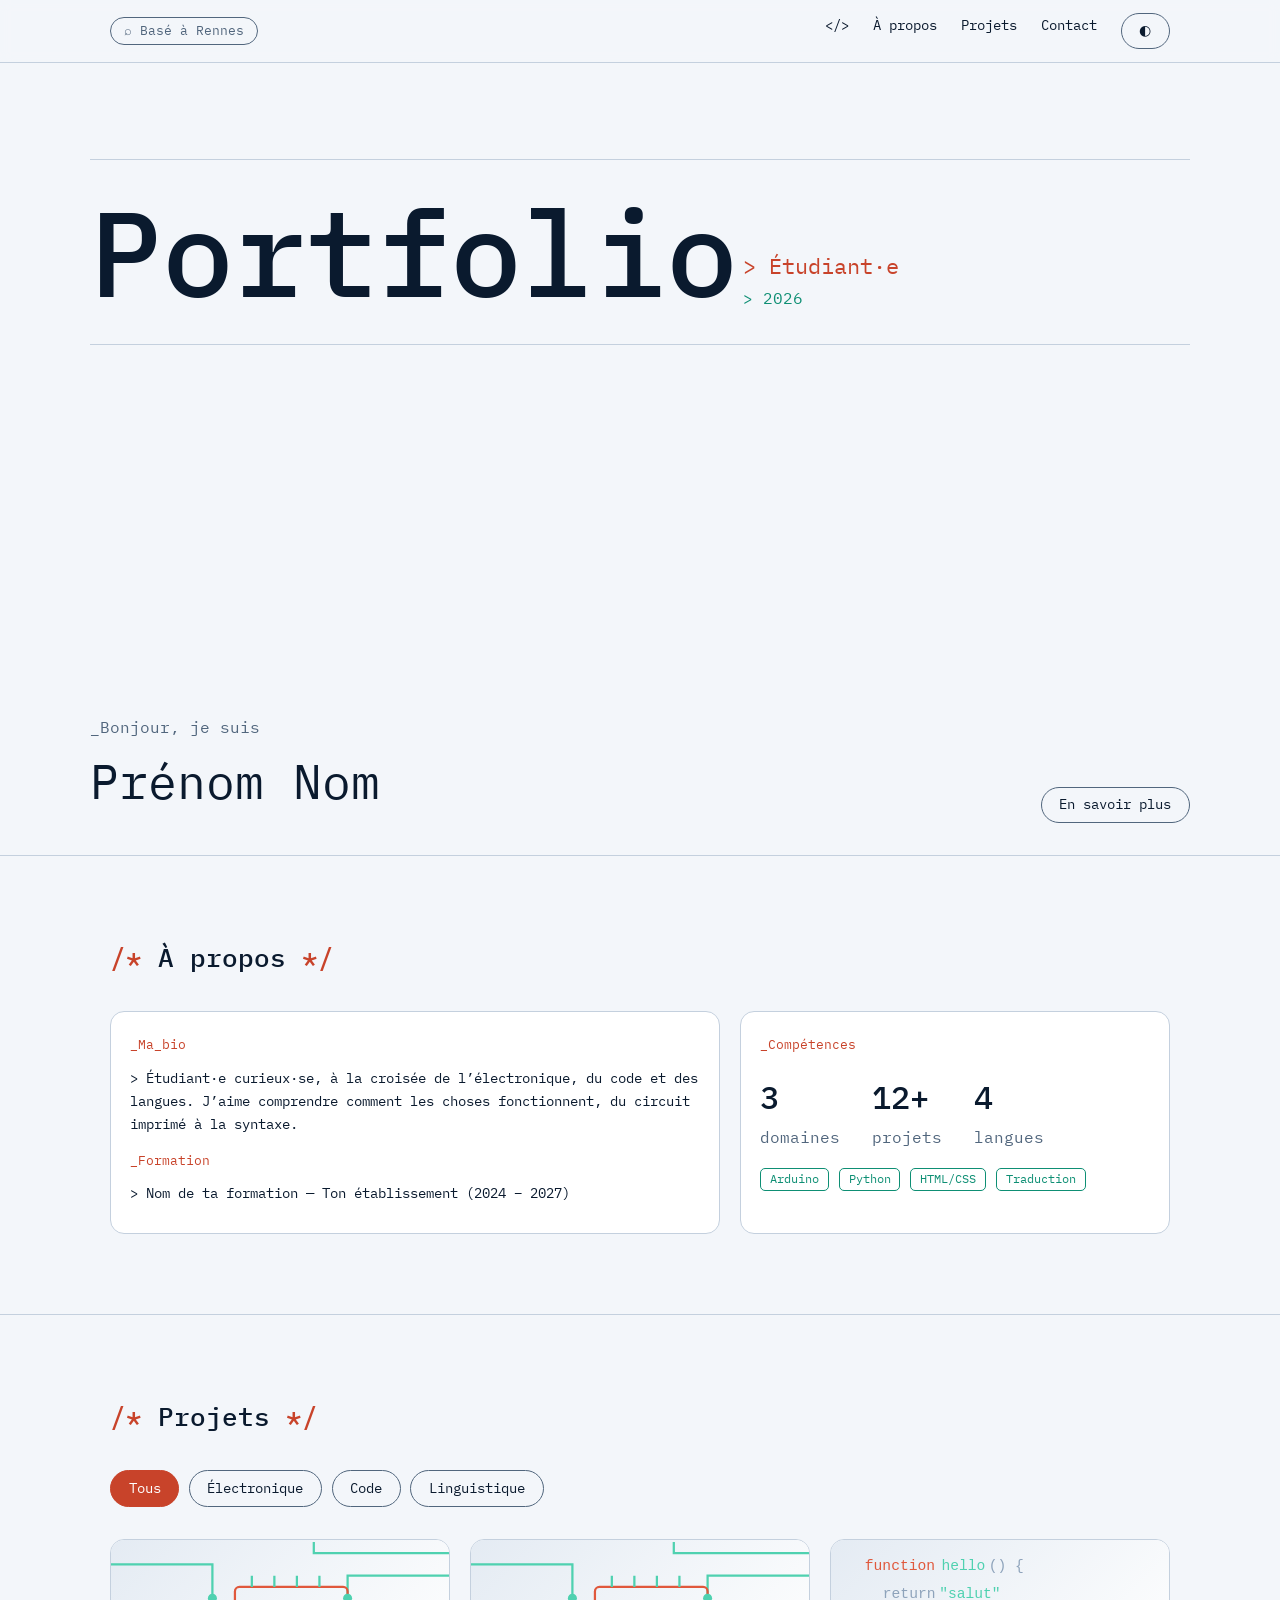
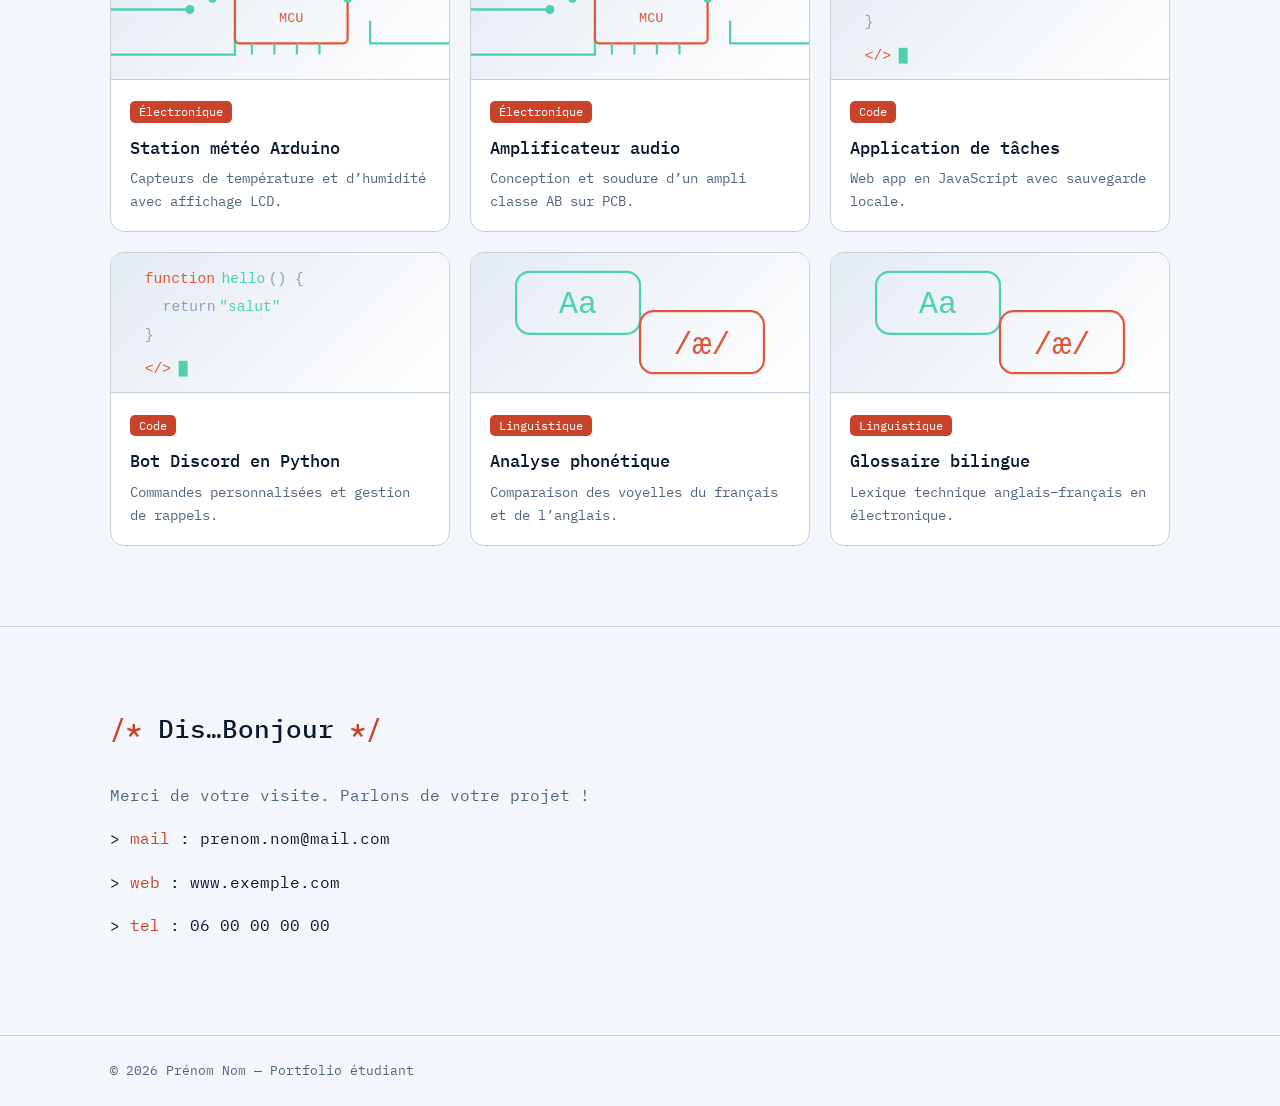
==== index.html @ 86e9a93e "Add files via upload here is the HTML" ====
<!DOCTYPE html>
<html lang="fr">
<head>
<meta charset="utf-8">
<meta name="viewport" content="width=device-width, initial-scale=1, viewport-fit=cover">
<title>Portfolio – Étudiant</title>
<link href="https://fonts.googleapis.com/css2?family=IBM+Plex+Mono:wght@400;500;600&display=swap" rel="stylesheet">
<style>
:root{--bg:#0a1a2e;--bg2:#10253f;--card:#16304d;--line:#2a4566;--tx:#e8eef6;--mut:#8ea3bb;--acc:#e0583c;--teal:#4fd1b0;
box-sizing:border-box;padding-top:env(safe-area-inset-top,0px);padding-bottom:env(safe-area-inset-bottom,0px)}
@media (prefers-color-scheme:light){:root:not([data-theme="dark"]){--bg:#f3f6fa;--bg2:#e4ebf3;--card:#fff;--line:#c4d0de;--tx:#0a1a2e;--mut:#51667d;--acc:#c8432a;--teal:#0e8f74}}
:root[data-theme="dark"]{--bg:#0a1a2e}
*,*::before,*::after{box-sizing:inherit}
html{scroll-behavior:smooth;scroll-padding-top:70px}
body{margin:0;background:var(--bg);color:var(--tx);font-family:"IBM Plex Mono","Courier New",monospace;line-height:1.7}
a{color:inherit;text-decoration:none}
/* mini-grille compatible Bootstrap */
.container{width:100%;max-width:1100px;margin:0 auto;padding:0 1.25rem}
.row{display:grid;grid-template-columns:repeat(12,1fr);gap:1.25rem}
.row>*{grid-column:span 12}
@media(min-width:768px){.col-md-4{grid-column:span 4}.col-md-5{grid-column:span 5}.col-md-7{grid-column:span 7}.col-md-6{grid-column:span 6}}
.navbar{position:sticky;top:0;z-index:10;background:color-mix(in srgb,var(--bg) 92%,transparent);backdrop-filter:blur(6px);border-bottom:1px solid var(--line);padding-top:env(safe-area-inset-top,0px)}
.navbar .container{display:flex;justify-content:space-between;align-items:center;flex-wrap:wrap;padding-top:.8rem;padding-bottom:.8rem;gap:.5rem}
.navbar-nav{display:flex;gap:1.5rem;flex-wrap:wrap;margin:0;padding:0;list-style:none;font-size:.9rem}
.nav-link:hover{color:var(--acc)}
.pill{border:1px solid var(--mut);border-radius:99px;padding:.15rem .8rem;font-size:.8rem;color:var(--mut)}
.btn{display:inline-block;border:1px solid var(--mut);border-radius:99px;padding:.35rem 1.1rem;background:none;color:var(--tx);font:inherit;font-size:.85rem;cursor:pointer}
.btn:hover,.btn.active{background:var(--acc);border-color:var(--acc);color:#fff}
.card{background:var(--card);border:1px solid var(--line);border-radius:14px;overflow:hidden;height:100%}
.card-body{padding:1.1rem 1.2rem}
.badge{display:inline-block;font-size:.72rem;padding:.05rem .55rem;border-radius:5px;background:var(--acc);color:#fff}
.badge.t{background:transparent;border:1px solid var(--teal);color:var(--teal)}
section{padding:5rem 0;border-top:1px solid var(--line)}
.hero{min-height:88vh;display:flex;flex-direction:column;justify-content:space-between;padding:3rem 0 2rem;border:0}
.band{border-top:1px solid var(--line);border-bottom:1px solid var(--line);padding:2rem 0;margin:3rem 0}
h1{font-size:clamp(3rem,11vw,7.5rem);font-weight:500;margin:0;line-height:1}
h2{font-size:1.6rem;font-weight:500;margin:0 0 2rem}
h2::before{content:"/* ";color:var(--acc)}h2::after{content:" */";color:var(--acc)}
.role{color:var(--acc);font-size:1.4rem}.yr{color:var(--teal)}
.tag{color:var(--acc);font-size:.8rem}
.mut{color:var(--mut)}.teal{color:var(--teal)}.acc{color:var(--acc)}
.big{font-size:2rem;font-weight:500}
.thumb{height:140px;display:grid;place-items:center;font-size:2.4rem;background:linear-gradient(135deg,var(--bg2),var(--card));border-bottom:1px solid var(--line);color:var(--teal)}
.card h3{margin:.6rem 0 .3rem;font-size:1.05rem;font-weight:500}
.card p{margin:0;font-size:.85rem;color:var(--mut)}
.hide{display:none}
footer{border-top:1px solid var(--line);padding:1.5rem 0;color:var(--mut);font-size:.8rem}
.stats{display:flex;gap:2rem;flex-wrap:wrap}
:root[data-theme="light"]{--bg:#f3f6fa;--bg2:#e4ebf3;--card:#fff;--line:#c4d0de;--tx:#0a1a2e;--mut:#51667d;--acc:#c8432a;--teal:#0e8f74}
#grid .card{cursor:pointer;transition:transform .15s,border-color .15s}
#grid .card:hover,#grid .card:focus-visible{transform:translateY(-3px);border-color:var(--acc);outline:0}
.thumb svg{width:100%;height:100%}
dialog{background:var(--card);color:var(--tx);border:1px solid var(--line);border-radius:16px;padding:0;width:min(640px,92vw);max-height:88vh;overflow:auto;font-family:inherit}
dialog::backdrop{background:rgba(5,12,22,.75)}
.dlg-img{height:200px;border-bottom:1px solid var(--line);background:linear-gradient(135deg,var(--bg2),var(--card))}
.dlg-img svg{width:100%;height:100%}
.dlg-b{padding:1.4rem 1.6rem}
.dlg-b h3{font-size:1.4rem;font-weight:500;margin:.6rem 0}
.dlg-b ul{padding-left:1.1rem;color:var(--mut);font-size:.9rem}
.dlg-x{float:right;margin:.8rem}
</style>
</head>
<body>
<nav class="navbar">
  <div class="container">
    <span class="pill">⌕ Basé à Rennes</span>
    <ul class="navbar-nav">
      <li><a class="nav-link" href="#top">&lt;/&gt;</a></li>
      <li><a class="nav-link" href="#apropos">À propos</a></li>
      <li><a class="nav-link" href="#projets">Projets</a></li>
      <li><a class="nav-link" href="#contact">Contact</a></li>
      <li><button class="btn" id="theme" type="button" aria-label="Changer de thème">◐</button></li>
    </ul>
  </div>
</nav>

<header id="top" class="container hero">
  <div class="band">
    <div class="row" style="align-items:end">
      <div class="col-md-7"><h1>Portfolio</h1></div>
      <div class="col-md-5"><div class="role">&gt; Étudiant·e</div><div class="yr">&gt; 2026</div></div>
    </div>
  </div>
  <div style="display:flex;justify-content:space-between;align-items:flex-end;flex-wrap:wrap;gap:1.5rem">
    <div><span class="mut">_Bonjour, je suis</span><div style="font-size:clamp(1.8rem,5vw,3rem)">Prénom Nom</div></div>
    <a class="btn" href="#apropos">En savoir plus</a>
  </div>
</header>

<section id="apropos">
  <div class="container">
    <h2>À propos</h2>
    <div class="row">
      <div class="col-md-7">
        <div class="card"><div class="card-body">
          <span class="tag">_Ma_bio</span>
          <p style="margin:.6rem 0;color:var(--tx)">&gt; Étudiant·e curieux·se, à la croisée de l’électronique, du code et des langues. J’aime comprendre comment les choses fonctionnent, du circuit imprimé à la syntaxe.</p>
          <span class="tag">_Formation</span>
          <p style="margin:.6rem 0;color:var(--tx)">&gt; Nom de ta formation — Ton établissement (2024 – 2027)</p>
        </div></div>
      </div>
      <div class="col-md-5">
        <div class="card"><div class="card-body">
          <span class="tag">_Compétences</span>
          <div class="stats" style="margin:.8rem 0">
            <div><div class="big">3</div><span class="mut">domaines</span></div>
            <div><div class="big">12+</div><span class="mut">projets</span></div>
            <div><div class="big">4</div><span class="mut">langues</span></div>
          </div>
          <span class="badge t">Arduino</span> <span class="badge t">Python</span> <span class="badge t">HTML/CSS</span> <span class="badge t">Traduction</span>
        </div></div>
      </div>
    </div>
  </div>
</section>

<section id="projets">
  <div class="container">
    <h2>Projets</h2>
    <div style="display:flex;gap:.6rem;flex-wrap:wrap;margin-bottom:2rem" id="filters">
      <button class="btn active" data-f="all">Tous</button>
      <button class="btn" data-f="electronique">Électronique</button>
      <button class="btn" data-f="code">Code</button>
      <button class="btn" data-f="linguistique">Linguistique</button>
    </div>
    <div class="row" id="grid">
      <div class="col-md-4" data-c="electronique"><div class="card"><div class="thumb">⚡</div><div class="card-body"><span class="badge">Électronique</span><h3>Station météo Arduino</h3><p>Capteurs de température et d’humidité avec affichage LCD.</p></div></div></div>
      <div class="col-md-4" data-c="electronique"><div class="card"><div class="thumb">◉</div><div class="card-body"><span class="badge">Électronique</span><h3>Amplificateur audio</h3><p>Conception et soudure d’un ampli classe AB sur PCB.</p></div></div></div>
      <div class="col-md-4" data-c="code"><div class="card"><div class="thumb">&lt;/&gt;</div><div class="card-body"><span class="badge">Code</span><h3>Application de tâches</h3><p>Web app en JavaScript avec sauvegarde locale.</p></div></div></div>
      <div class="col-md-4" data-c="code"><div class="card"><div class="thumb">{ }</div><div class="card-body"><span class="badge">Code</span><h3>Bot Discord en Python</h3><p>Commandes personnalisées et gestion de rappels.</p></div></div></div>
      <div class="col-md-4" data-c="linguistique"><div class="card"><div class="thumb">Aa</div><div class="card-body"><span class="badge">Linguistique</span><h3>Analyse phonétique</h3><p>Comparaison des voyelles du français et de l’anglais.</p></div></div></div>
      <div class="col-md-4" data-c="linguistique"><div class="card"><div class="thumb">文</div><div class="card-body"><span class="badge">Linguistique</span><h3>Glossaire bilingue</h3><p>Lexique technique anglais–français en électronique.</p></div></div></div>
    </div>
  </div>
</section>

<section id="contact">
  <div class="container">
    <h2>Dis…Bonjour</h2>
    <p class="mut">Merci de votre visite. Parlons de votre projet !</p>
    <p>&gt; <span class="acc">mail</span> : prenom.nom@mail.com</p>
    <p>&gt; <span class="acc">web</span> : www.exemple.com</p>
    <p>&gt; <span class="acc">tel</span> : 06 00 00 00 00</p>
  </div>
</section>

<footer><div class="container">© 2026 Prénom Nom — Portfolio étudiant</div></footer>

<dialog id="dlg"><button class="btn dlg-x" id="dx" type="button">✕ Fermer</button><div class="dlg-img" id="dimg"></div><div class="dlg-b"><span class="badge" id="dcat"></span><h3 id="dtit"></h3><p id="ddesc"></p><ul id="dli"></ul><div id="dtags"></div></div></dialog>

<script>
document.querySelectorAll('#filters .btn').forEach(function(b){
  b.addEventListener('click',function(){
    document.querySelectorAll('#filters .btn').forEach(function(x){x.classList.remove('active')});
    b.classList.add('active');
    var f=b.dataset.f;
    document.querySelectorAll('#grid>div').forEach(function(c){
      c.classList.toggle('hide',f!=='all'&&c.dataset.c!==f);
    });
  });
});
var ART={
electronique:'<svg viewBox="0 0 300 140" preserveAspectRatio="xMidYMid slice" fill="none" stroke-width="2"><g stroke="#4fd1b0"><path d="M0 30H90V60M0 70H70M0 110H110V90M300 40H210V60M300 100H230V80M300 20H180V10"/><rect x="110" y="50" width="100" height="50" rx="4" stroke="#e0583c"/><path d="M125 50V40M145 50V40M165 50V40M185 50V40M125 100V110M145 100V110M165 100V110M185 100V110"/></g><g fill="#4fd1b0"><circle cx="90" cy="60" r="4"/><circle cx="70" cy="70" r="4"/><circle cx="210" cy="60" r="4"/></g><text x="160" y="81" fill="#e0583c" stroke="none" font-size="12" text-anchor="middle" font-family="monospace">MCU</text></svg>',
code:'<svg viewBox="0 0 300 140" preserveAspectRatio="xMidYMid slice" font-family="monospace" font-size="13"><text x="30" y="35" fill="#e0583c">function</text><text x="98" y="35" fill="#4fd1b0">hello</text><text x="140" y="35" fill="#8ea3bb">() {</text><text x="46" y="60" fill="#8ea3bb">return</text><text x="96" y="60" fill="#4fd1b0">"salut"</text><text x="30" y="85" fill="#8ea3bb">}</text><text x="30" y="115" fill="#e0583c">&lt;/&gt;</text><rect x="60" y="104" width="8" height="14" fill="#4fd1b0"/></svg>',
linguistique:'<svg viewBox="0 0 300 140" preserveAspectRatio="xMidYMid slice" font-family="monospace"><rect x="40" y="25" width="110" height="55" rx="12" fill="none" stroke="#4fd1b0" stroke-width="2"/><text x="95" y="62" fill="#4fd1b0" font-size="28" text-anchor="middle">Aa</text><rect x="150" y="60" width="110" height="55" rx="12" fill="none" stroke="#e0583c" stroke-width="2"/><text x="205" y="98" fill="#e0583c" font-size="28" text-anchor="middle">/æ/</text></svg>'};
var CAT={electronique:'Électronique',code:'Code',linguistique:'Linguistique'};
var DET=[
{t:'Station météo Arduino',d:'Une station qui mesure la température et l’humidité et les affiche en temps réel sur un écran LCD.',l:['Durée : 3 semaines','Rôle : conception, câblage, programmation','Résultat : écart de 0,5 °C avec une station de référence'],g:['Arduino Uno','DHT22','LCD I2C','C++']},
{t:'Amplificateur audio',d:'Conception d’un amplificateur de classe AB, du schéma au circuit imprimé soudé à la main.',l:['Durée : 6 semaines','Rôle : simulation, routage PCB, soudure','Résultat : 10 W sur 8 Ω, distorsion inférieure à 1 %'],g:['KiCad','LTspice','Soudure','Mesures']},
{t:'Application de tâches',d:'Une application web pour organiser ses tâches, avec filtres et sauvegarde dans le navigateur.',l:['Durée : 2 semaines','Rôle : design et développement','Résultat : interface responsive, utilisable au clavier'],g:['HTML','CSS','JavaScript','Git']},
{t:'Bot Discord en Python',d:'Un bot de serveur avec commandes personnalisées et système de rappels programmés.',l:['Durée : 3 semaines','Rôle : développement et déploiement','Résultat : utilisé par un serveur de 80 membres'],g:['Python','discord.py','SQLite']},
{t:'Analyse phonétique',d:'Étude comparée des voyelles du français et de l’anglais à partir d’enregistrements de locuteurs.',l:['Durée : 1 semestre','Rôle : collecte, transcription, analyse','Résultat : mémoire de 15 pages'],g:['Praat','API','Statistiques']},
{t:'Glossaire bilingue',d:'Un lexique technique anglais–français des termes d’électronique, avec définitions et exemples.',l:['Durée : 4 semaines','Rôle : recherche terminologique, traduction','Résultat : 250 entrées validées'],g:['Terminologie','Traduction','Tableur']}];
var dlg=document.getElementById('dlg');
document.querySelectorAll('#grid>div').forEach(function(c,i){
  var k=c.dataset.c,card=c.firstElementChild;
  c.querySelector('.thumb').innerHTML=ART[k];
  card.tabIndex=0;card.setAttribute('role','button');
  function open(){var p=DET[i];
    document.getElementById('dimg').innerHTML=ART[k];
    document.getElementById('dcat').textContent=CAT[k];
    document.getElementById('dtit').textContent=p.t;
    document.getElementById('ddesc').textContent=p.d;
    document.getElementById('dli').innerHTML=p.l.map(function(x){return '<li>'+x+'</li>'}).join('');
    document.getElementById('dtags').innerHTML=p.g.map(function(x){return '<span class="badge t">'+x+'</span> '}).join('');
    dlg.showModal();}
  card.addEventListener('click',open);
  card.addEventListener('keydown',function(e){if(e.key==='Enter'||e.key===' '){e.preventDefault();open();}});
});
document.getElementById('dx').addEventListener('click',function(){dlg.close()});
dlg.addEventListener('click',function(e){if(e.target===dlg)dlg.close()});
var root=document.documentElement;
document.getElementById('theme').addEventListener('click',function(){
  var t=root.dataset.theme||(matchMedia('(prefers-color-scheme: light)').matches?'light':'dark');
  root.dataset.theme=t==='dark'?'light':'dark';
});
</script>
</body>
</html>
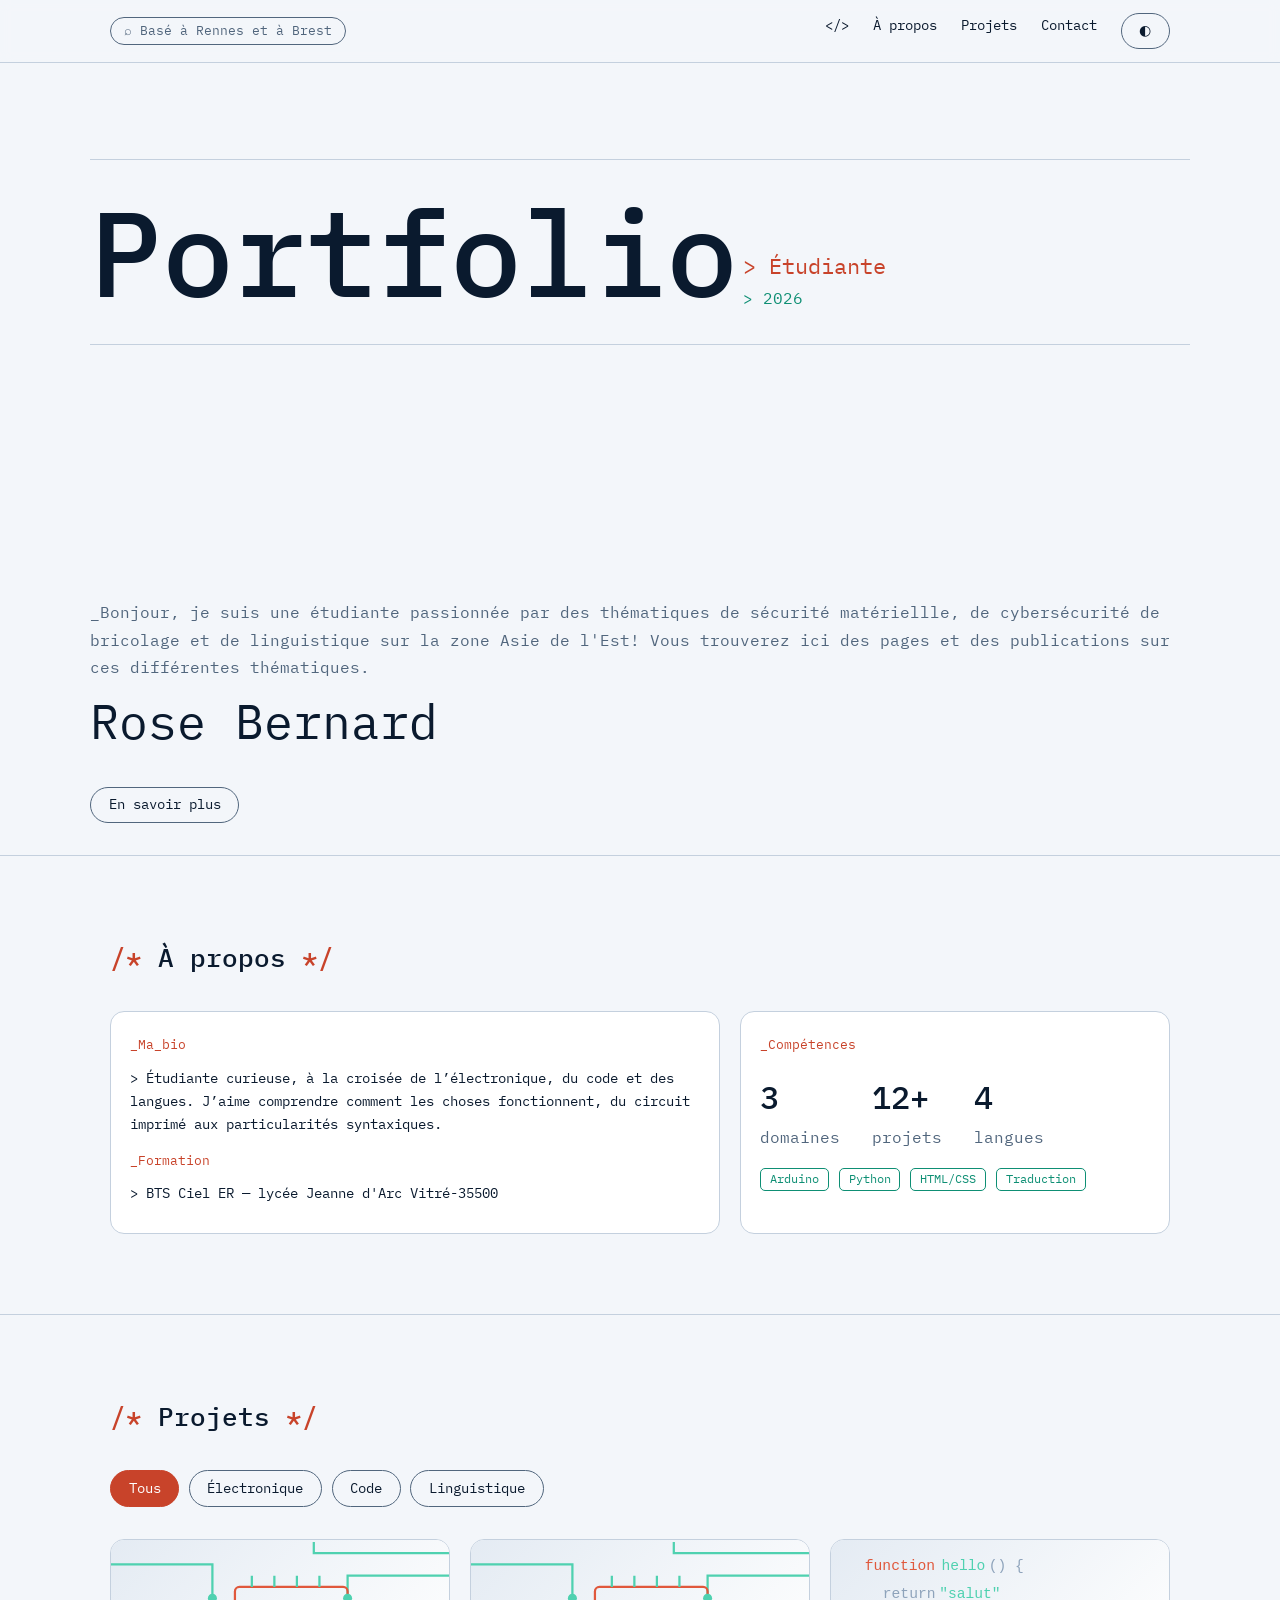
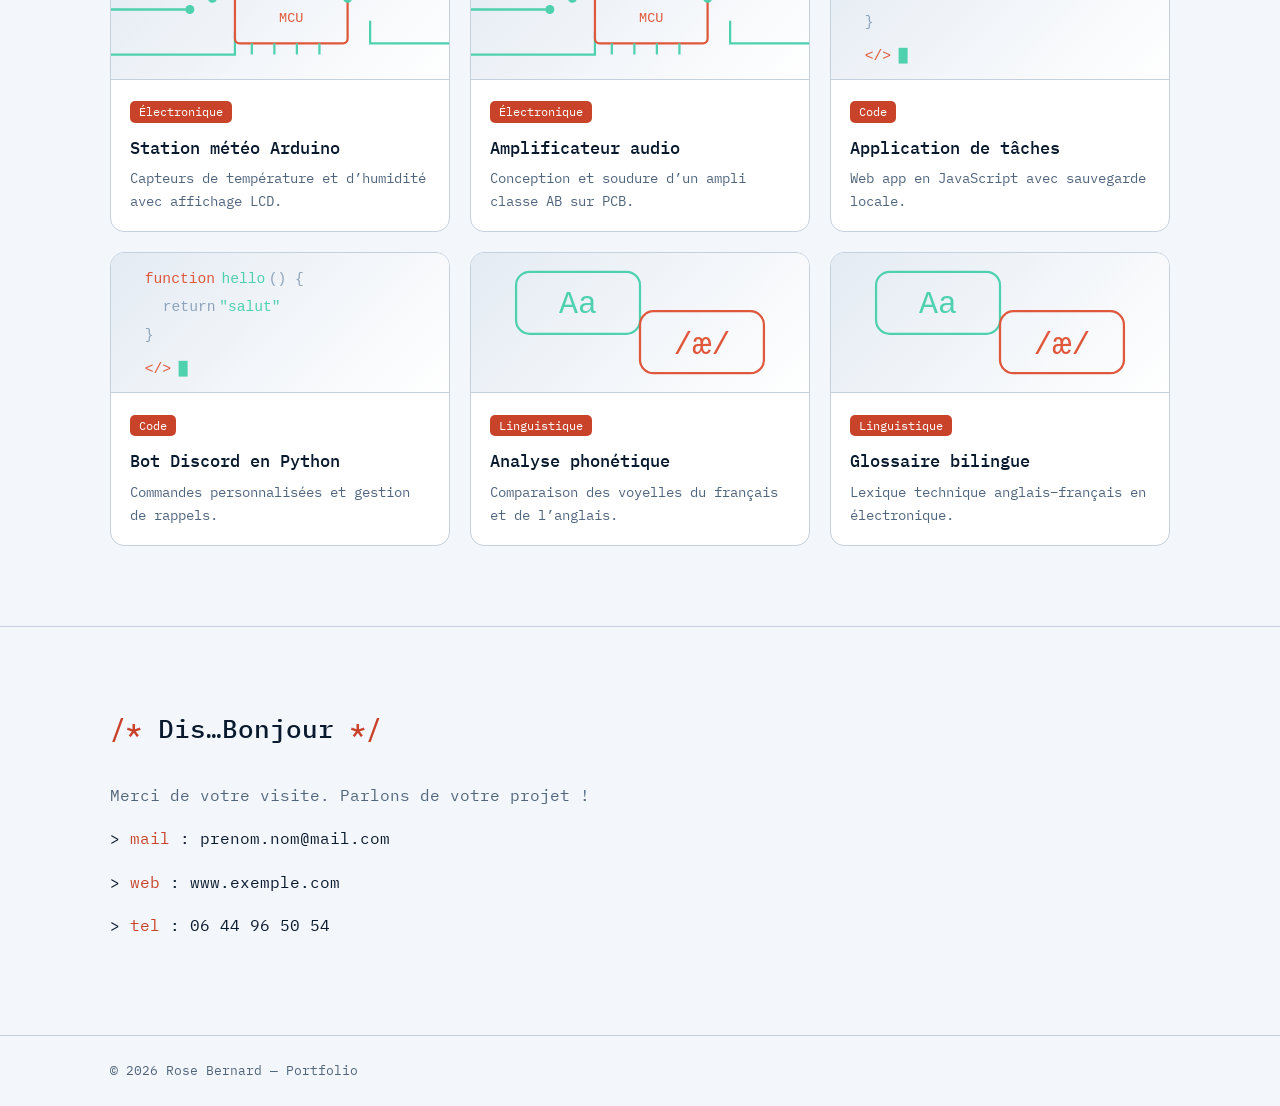
==== commit 8c486f76: "Update portfolio details for Rose Bernard" ====
--- a/index.html
+++ b/index.html
@@ -3,7 +3,7 @@
 <head>
 <meta charset="utf-8">
 <meta name="viewport" content="width=device-width, initial-scale=1, viewport-fit=cover">
-<title>Portfolio – Étudiant</title>
+<title>Portfolio – Rose BERNARD</title>
 <link href="https://fonts.googleapis.com/css2?family=IBM+Plex+Mono:wght@400;500;600&display=swap" rel="stylesheet">
 <style>
 :root{--bg:#0a1a2e;--bg2:#10253f;--card:#16304d;--line:#2a4566;--tx:#e8eef6;--mut:#8ea3bb;--acc:#e0583c;--teal:#4fd1b0;
@@ -63,7 +63,7 @@
 <body>
 <nav class="navbar">
   <div class="container">
-    <span class="pill">⌕ Basé à Rennes</span>
+    <span class="pill">⌕ Basé à Rennes et à Brest </span>
     <ul class="navbar-nav">
       <li><a class="nav-link" href="#top">&lt;/&gt;</a></li>
       <li><a class="nav-link" href="#apropos">À propos</a></li>
@@ -78,11 +78,11 @@
   <div class="band">
     <div class="row" style="align-items:end">
       <div class="col-md-7"><h1>Portfolio</h1></div>
-      <div class="col-md-5"><div class="role">&gt; Étudiant·e</div><div class="yr">&gt; 2026</div></div>
+      <div class="col-md-5"><div class="role">&gt; Étudiante</div><div class="yr">&gt; 2026</div></div>
     </div>
   </div>
   <div style="display:flex;justify-content:space-between;align-items:flex-end;flex-wrap:wrap;gap:1.5rem">
-    <div><span class="mut">_Bonjour, je suis</span><div style="font-size:clamp(1.8rem,5vw,3rem)">Prénom Nom</div></div>
+    <div><span class="mut">_Bonjour, je suis une étudiante passionnée par des thématiques de sécurité matériellle, de cybersécurité de bricolage et de linguistique sur la zone Asie de l'Est! Vous trouverez ici des pages et des publications sur ces différentes thématiques.</span><div style="font-size:clamp(1.8rem,5vw,3rem)">Rose Bernard</div></div>
     <a class="btn" href="#apropos">En savoir plus</a>
   </div>
 </header>
@@ -94,9 +94,9 @@
       <div class="col-md-7">
         <div class="card"><div class="card-body">
           <span class="tag">_Ma_bio</span>
-          <p style="margin:.6rem 0;color:var(--tx)">&gt; Étudiant·e curieux·se, à la croisée de l’électronique, du code et des langues. J’aime comprendre comment les choses fonctionnent, du circuit imprimé à la syntaxe.</p>
+          <p style="margin:.6rem 0;color:var(--tx)">&gt; Étudiante curieuse, à la croisée de l’électronique, du code et des langues. J’aime comprendre comment les choses fonctionnent, du circuit imprimé aux particularités syntaxiques.</p>
           <span class="tag">_Formation</span>
-          <p style="margin:.6rem 0;color:var(--tx)">&gt; Nom de ta formation — Ton établissement (2024 – 2027)</p>
+          <p style="margin:.6rem 0;color:var(--tx)">&gt; BTS Ciel ER — lycée Jeanne d'Arc Vitré-35500</p>
         </div></div>
       </div>
       <div class="col-md-5">
@@ -140,11 +140,11 @@
     <p class="mut">Merci de votre visite. Parlons de votre projet !</p>
     <p>&gt; <span class="acc">mail</span> : prenom.nom@mail.com</p>
     <p>&gt; <span class="acc">web</span> : www.exemple.com</p>
-    <p>&gt; <span class="acc">tel</span> : 06 00 00 00 00</p>
+    <p>&gt; <span class="acc">tel</span> : 06 44 96 50 54</p>
   </div>
 </section>
 
-<footer><div class="container">© 2026 Prénom Nom — Portfolio étudiant</div></footer>
+<footer><div class="container">© 2026 Rose Bernard — Portfolio </div></footer>
 
 <dialog id="dlg"><button class="btn dlg-x" id="dx" type="button">✕ Fermer</button><div class="dlg-img" id="dimg"></div><div class="dlg-b"><span class="badge" id="dcat"></span><h3 id="dtit"></h3><p id="ddesc"></p><ul id="dli"></ul><div id="dtags"></div></div></dialog>
 
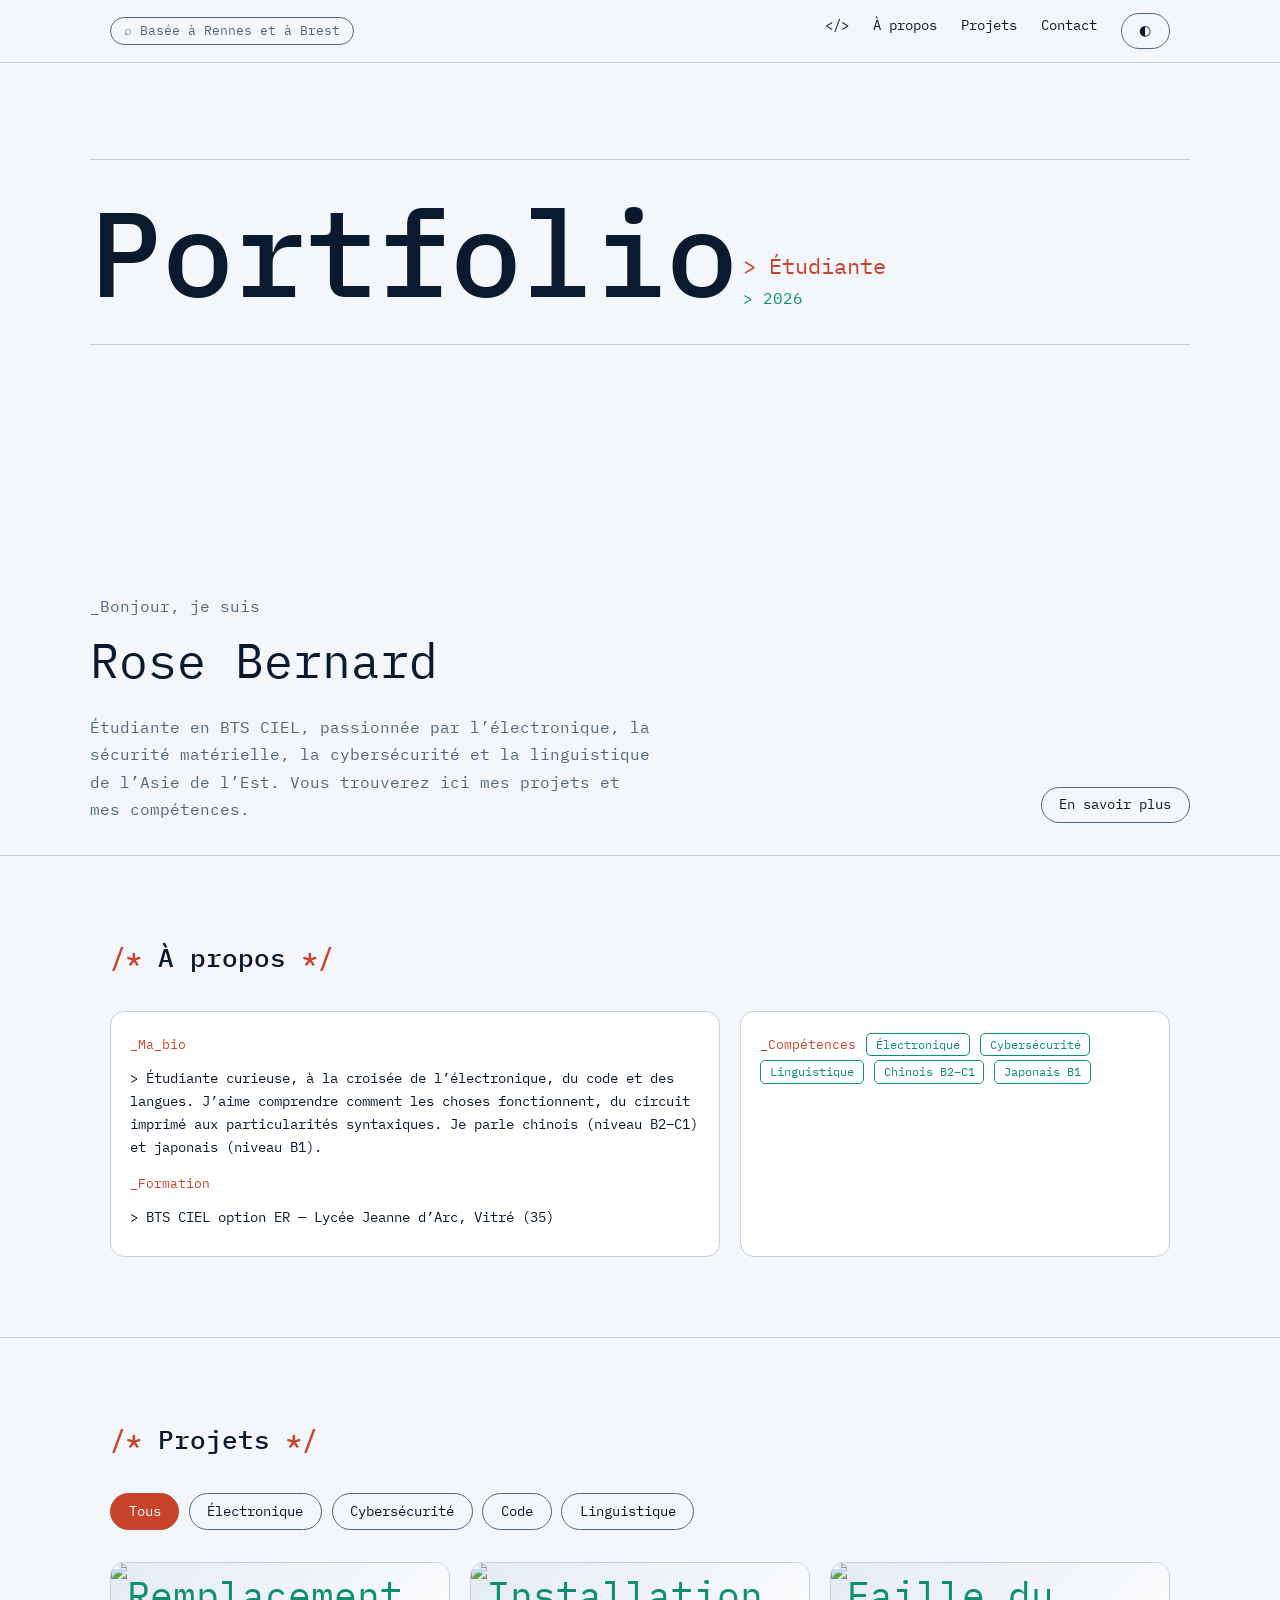
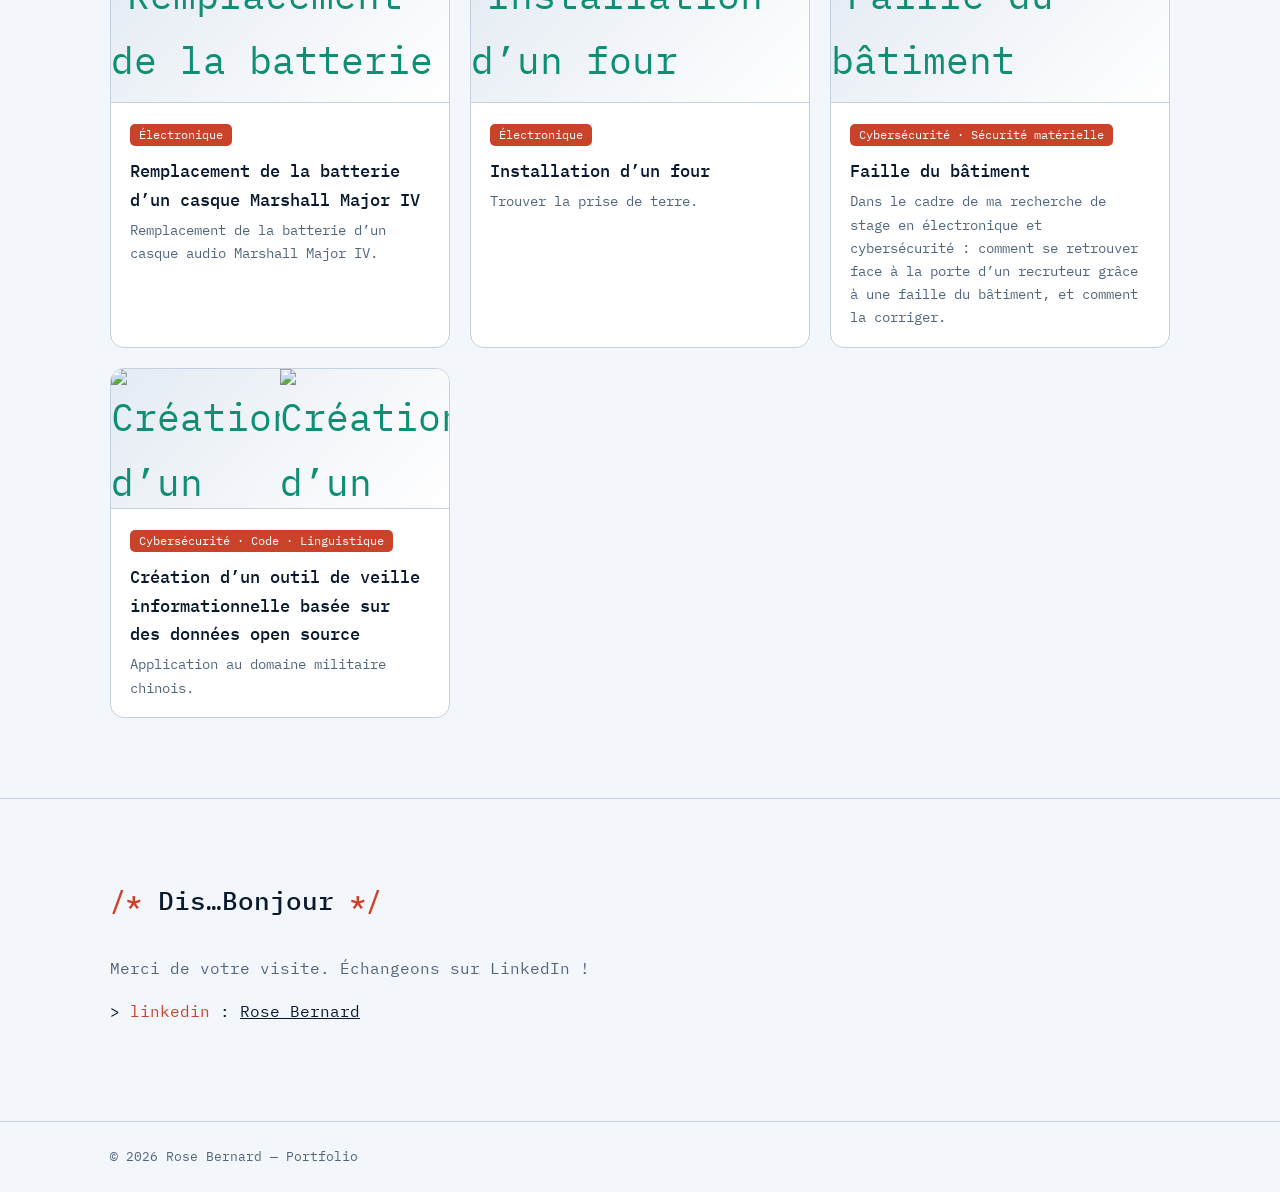
==== commit 2a4bebc8: "Ajout de projets Updated the title and description meta tags, corrected the gender reference in the " ====
--- a/index.html
+++ b/index.html
@@ -3,7 +3,8 @@
 <head>
 <meta charset="utf-8">
 <meta name="viewport" content="width=device-width, initial-scale=1, viewport-fit=cover">
-<title>Portfolio – Rose BERNARD</title>
+<title>Portfolio – Rose Bernard</title>
+<meta name="description" content="Portfolio de Rose Bernard, étudiante en BTS CIEL : sécurité matérielle, cybersécurité et linguistique de l’Asie de l’Est.">
 <link href="https://fonts.googleapis.com/css2?family=IBM+Plex+Mono:wght@400;500;600&display=swap" rel="stylesheet">
 <style>
 :root{--bg:#0a1a2e;--bg2:#10253f;--card:#16304d;--line:#2a4566;--tx:#e8eef6;--mut:#8ea3bb;--acc:#e0583c;--teal:#4fd1b0;
@@ -58,12 +59,14 @@
 .dlg-b h3{font-size:1.4rem;font-weight:500;margin:.6rem 0}
 .dlg-b ul{padding-left:1.1rem;color:var(--mut);font-size:.9rem}
 .dlg-x{float:right;margin:.8rem}
+#dinl img{display:block;width:100%;max-height:420px;object-fit:cover;object-position:center 35%;border-radius:10px;border:1px solid var(--line);margin:1rem 0}
+.thumb img,.dlg-img img{flex:1;min-width:0;height:100%;object-fit:cover;object-position:top}
 </style>
 </head>
 <body>
 <nav class="navbar">
   <div class="container">
-    <span class="pill">⌕ Basé à Rennes et à Brest </span>
+    <span class="pill">⌕ Basée à Rennes et à Brest</span>
     <ul class="navbar-nav">
       <li><a class="nav-link" href="#top">&lt;/&gt;</a></li>
       <li><a class="nav-link" href="#apropos">À propos</a></li>
@@ -82,7 +85,7 @@
     </div>
   </div>
   <div style="display:flex;justify-content:space-between;align-items:flex-end;flex-wrap:wrap;gap:1.5rem">
-    <div><span class="mut">_Bonjour, je suis une étudiante passionnée par des thématiques de sécurité matériellle, de cybersécurité de bricolage et de linguistique sur la zone Asie de l'Est! Vous trouverez ici des pages et des publications sur ces différentes thématiques.</span><div style="font-size:clamp(1.8rem,5vw,3rem)">Rose Bernard</div></div>
+    <div><span class="mut">_Bonjour, je suis</span><div style="font-size:clamp(1.8rem,5vw,3rem)">Rose Bernard</div><p class="mut" style="max-width:560px;margin:.8rem 0 0">Étudiante en BTS CIEL, passionnée par l’électronique, la sécurité matérielle, la cybersécurité et la linguistique de l’Asie de l’Est. Vous trouverez ici mes projets et mes compétences.</p></div>
     <a class="btn" href="#apropos">En savoir plus</a>
   </div>
 </header>
@@ -94,20 +97,15 @@
       <div class="col-md-7">
         <div class="card"><div class="card-body">
           <span class="tag">_Ma_bio</span>
-          <p style="margin:.6rem 0;color:var(--tx)">&gt; Étudiante curieuse, à la croisée de l’électronique, du code et des langues. J’aime comprendre comment les choses fonctionnent, du circuit imprimé aux particularités syntaxiques.</p>
+          <p style="margin:.6rem 0;color:var(--tx)">&gt; Étudiante curieuse, à la croisée de l’électronique, du code et des langues. J’aime comprendre comment les choses fonctionnent, du circuit imprimé aux particularités syntaxiques. Je parle chinois (niveau B2–C1) et japonais (niveau B1).</p>
           <span class="tag">_Formation</span>
-          <p style="margin:.6rem 0;color:var(--tx)">&gt; BTS Ciel ER — lycée Jeanne d'Arc Vitré-35500</p>
+          <p style="margin:.6rem 0;color:var(--tx)">&gt; BTS CIEL option ER — Lycée Jeanne d’Arc, Vitré (35)</p>
         </div></div>
       </div>
       <div class="col-md-5">
         <div class="card"><div class="card-body">
           <span class="tag">_Compétences</span>
-          <div class="stats" style="margin:.8rem 0">
-            <div><div class="big">3</div><span class="mut">domaines</span></div>
-            <div><div class="big">12+</div><span class="mut">projets</span></div>
-            <div><div class="big">4</div><span class="mut">langues</span></div>
-          </div>
-          <span class="badge t">Arduino</span> <span class="badge t">Python</span> <span class="badge t">HTML/CSS</span> <span class="badge t">Traduction</span>
+          <span class="badge t">Électronique</span> <span class="badge t">Cybersécurité</span> <span class="badge t">Linguistique</span> <span class="badge t">Chinois B2–C1</span> <span class="badge t">Japonais B1</span>
         </div></div>
       </div>
     </div>
@@ -120,16 +118,15 @@
     <div style="display:flex;gap:.6rem;flex-wrap:wrap;margin-bottom:2rem" id="filters">
       <button class="btn active" data-f="all">Tous</button>
       <button class="btn" data-f="electronique">Électronique</button>
+      <button class="btn" data-f="cyber">Cybersécurité</button>
       <button class="btn" data-f="code">Code</button>
       <button class="btn" data-f="linguistique">Linguistique</button>
     </div>
     <div class="row" id="grid">
-      <div class="col-md-4" data-c="electronique"><div class="card"><div class="thumb">⚡</div><div class="card-body"><span class="badge">Électronique</span><h3>Station météo Arduino</h3><p>Capteurs de température et d’humidité avec affichage LCD.</p></div></div></div>
-      <div class="col-md-4" data-c="electronique"><div class="card"><div class="thumb">◉</div><div class="card-body"><span class="badge">Électronique</span><h3>Amplificateur audio</h3><p>Conception et soudure d’un ampli classe AB sur PCB.</p></div></div></div>
-      <div class="col-md-4" data-c="code"><div class="card"><div class="thumb">&lt;/&gt;</div><div class="card-body"><span class="badge">Code</span><h3>Application de tâches</h3><p>Web app en JavaScript avec sauvegarde locale.</p></div></div></div>
-      <div class="col-md-4" data-c="code"><div class="card"><div class="thumb">{ }</div><div class="card-body"><span class="badge">Code</span><h3>Bot Discord en Python</h3><p>Commandes personnalisées et gestion de rappels.</p></div></div></div>
-      <div class="col-md-4" data-c="linguistique"><div class="card"><div class="thumb">Aa</div><div class="card-body"><span class="badge">Linguistique</span><h3>Analyse phonétique</h3><p>Comparaison des voyelles du français et de l’anglais.</p></div></div></div>
-      <div class="col-md-4" data-c="linguistique"><div class="card"><div class="thumb">文</div><div class="card-body"><span class="badge">Linguistique</span><h3>Glossaire bilingue</h3><p>Lexique technique anglais–français en électronique.</p></div></div></div>
+      <div class="col-md-4" data-c="electronique"><div class="card"><div class="thumb"></div><div class="card-body"><span class="badge">Électronique</span><h3>Remplacement de la batterie d’un casque Marshall Major IV</h3><p>Remplacement de la batterie d’un casque audio Marshall Major IV.</p></div></div></div>
+      <div class="col-md-4" data-c="electronique"><div class="card"><div class="thumb"></div><div class="card-body"><span class="badge">Électronique</span><h3>Installation d’un four</h3><p>Trouver la prise de terre.</p></div></div></div>
+      <div class="col-md-4" data-c="cyber"><div class="card"><div class="thumb"></div><div class="card-body"><span class="badge">Cybersécurité · Sécurité matérielle</span><h3>Faille du bâtiment</h3><p>Dans le cadre de ma recherche de stage en électronique et cybersécurité : comment se retrouver face à la porte d’un recruteur grâce à une faille du bâtiment, et comment la corriger.</p></div></div></div>
+      <div class="col-md-4" data-c="code cyber linguistique"><div class="card"><div class="thumb"></div><div class="card-body"><span class="badge">Cybersécurité · Code · Linguistique</span><h3>Création d’un outil de veille informationnelle basée sur des données open source</h3><p>Application au domaine militaire chinois.</p></div></div></div>
     </div>
   </div>
 </section>
@@ -137,16 +134,14 @@
 <section id="contact">
   <div class="container">
     <h2>Dis…Bonjour</h2>
-    <p class="mut">Merci de votre visite. Parlons de votre projet !</p>
-    <p>&gt; <span class="acc">mail</span> : prenom.nom@mail.com</p>
-    <p>&gt; <span class="acc">web</span> : www.exemple.com</p>
-    <p>&gt; <span class="acc">tel</span> : 06 44 96 50 54</p>
+    <p class="mut">Merci de votre visite. Échangeons sur LinkedIn !</p>
+    <p>&gt; <span class="acc">linkedin</span> : <a href="https://www.linkedin.com/in/rose-bernard-a14404447" target="_blank" rel="noopener" style="text-decoration:underline">Rose Bernard</a></p>
   </div>
 </section>
 
-<footer><div class="container">© 2026 Rose Bernard — Portfolio </div></footer>
+<footer><div class="container">© 2026 Rose Bernard — Portfolio</div></footer>
 
-<dialog id="dlg"><button class="btn dlg-x" id="dx" type="button">✕ Fermer</button><div class="dlg-img" id="dimg"></div><div class="dlg-b"><span class="badge" id="dcat"></span><h3 id="dtit"></h3><p id="ddesc"></p><ul id="dli"></ul><div id="dtags"></div></div></dialog>
+<dialog id="dlg"><button class="btn dlg-x" id="dx" type="button">✕ Fermer</button><div class="dlg-img" id="dimg"></div><div class="dlg-b"><span class="badge" id="dcat"></span><h3 id="dtit"></h3><p id="ddesc"></p><ul id="dli"></ul><div id="dinl"></div><div id="dtags"></div><p class="mut" id="dsrc" style="font-size:.75rem;margin:.8rem 0 0"></p></div></dialog>
 
 <script>
 document.querySelectorAll('#filters .btn').forEach(function(b){
@@ -155,30 +150,26 @@
     b.classList.add('active');
     var f=b.dataset.f;
     document.querySelectorAll('#grid>div').forEach(function(c){
-      c.classList.toggle('hide',f!=='all'&&c.dataset.c!==f);
+      c.classList.toggle('hide',f!=='all'&&c.dataset.c.split(' ').indexOf(f)<0);
     });
   });
 });
 var ART={
 electronique:'<svg viewBox="0 0 300 140" preserveAspectRatio="xMidYMid slice" fill="none" stroke-width="2"><g stroke="#4fd1b0"><path d="M0 30H90V60M0 70H70M0 110H110V90M300 40H210V60M300 100H230V80M300 20H180V10"/><rect x="110" y="50" width="100" height="50" rx="4" stroke="#e0583c"/><path d="M125 50V40M145 50V40M165 50V40M185 50V40M125 100V110M145 100V110M165 100V110M185 100V110"/></g><g fill="#4fd1b0"><circle cx="90" cy="60" r="4"/><circle cx="70" cy="70" r="4"/><circle cx="210" cy="60" r="4"/></g><text x="160" y="81" fill="#e0583c" stroke="none" font-size="12" text-anchor="middle" font-family="monospace">MCU</text></svg>',
+cyber:'<svg viewBox="0 0 300 140" preserveAspectRatio="xMidYMid slice" fill="none" stroke-width="2"><path d="M110 62V44a40 40 0 0 1 80 0v18" stroke="#4fd1b0"/><rect x="95" y="62" width="110" height="64" rx="8" stroke="#e0583c"/><circle cx="150" cy="90" r="8" fill="#4fd1b0" stroke="none"/><path d="M150 98V112" stroke="#4fd1b0"/><path d="M20 30H70M20 45H55M230 30H280M245 45H280M20 110H70M230 110H280" stroke="#2a4566"/></svg>',
 code:'<svg viewBox="0 0 300 140" preserveAspectRatio="xMidYMid slice" font-family="monospace" font-size="13"><text x="30" y="35" fill="#e0583c">function</text><text x="98" y="35" fill="#4fd1b0">hello</text><text x="140" y="35" fill="#8ea3bb">() {</text><text x="46" y="60" fill="#8ea3bb">return</text><text x="96" y="60" fill="#4fd1b0">"salut"</text><text x="30" y="85" fill="#8ea3bb">}</text><text x="30" y="115" fill="#e0583c">&lt;/&gt;</text><rect x="60" y="104" width="8" height="14" fill="#4fd1b0"/></svg>',
 linguistique:'<svg viewBox="0 0 300 140" preserveAspectRatio="xMidYMid slice" font-family="monospace"><rect x="40" y="25" width="110" height="55" rx="12" fill="none" stroke="#4fd1b0" stroke-width="2"/><text x="95" y="62" fill="#4fd1b0" font-size="28" text-anchor="middle">Aa</text><rect x="150" y="60" width="110" height="55" rx="12" fill="none" stroke="#e0583c" stroke-width="2"/><text x="205" y="98" fill="#e0583c" font-size="28" text-anchor="middle">/æ/</text></svg>'};
-var CAT={electronique:'Électronique',code:'Code',linguistique:'Linguistique'};
-var DET=[
-{t:'Station météo Arduino',d:'Une station qui mesure la température et l’humidité et les affiche en temps réel sur un écran LCD.',l:['Durée : 3 semaines','Rôle : conception, câblage, programmation','Résultat : écart de 0,5 °C avec une station de référence'],g:['Arduino Uno','DHT22','LCD I2C','C++']},
-{t:'Amplificateur audio',d:'Conception d’un amplificateur de classe AB, du schéma au circuit imprimé soudé à la main.',l:['Durée : 6 semaines','Rôle : simulation, routage PCB, soudure','Résultat : 10 W sur 8 Ω, distorsion inférieure à 1 %'],g:['KiCad','LTspice','Soudure','Mesures']},
-{t:'Application de tâches',d:'Une application web pour organiser ses tâches, avec filtres et sauvegarde dans le navigateur.',l:['Durée : 2 semaines','Rôle : design et développement','Résultat : interface responsive, utilisable au clavier'],g:['HTML','CSS','JavaScript','Git']},
-{t:'Bot Discord en Python',d:'Un bot de serveur avec commandes personnalisées et système de rappels programmés.',l:['Durée : 3 semaines','Rôle : développement et déploiement','Résultat : utilisé par un serveur de 80 membres'],g:['Python','discord.py','SQLite']},
-{t:'Analyse phonétique',d:'Étude comparée des voyelles du français et de l’anglais à partir d’enregistrements de locuteurs.',l:['Durée : 1 semestre','Rôle : collecte, transcription, analyse','Résultat : mémoire de 15 pages'],g:['Praat','API','Statistiques']},
-{t:'Glossaire bilingue',d:'Un lexique technique anglais–français des termes d’électronique, avec définitions et exemples.',l:['Durée : 4 semaines','Rôle : recherche terminologique, traduction','Résultat : 250 entrées validées'],g:['Terminologie','Traduction','Tableur']}];
+var CAT={electronique:'Électronique',cyber:'Cybersécurité',code:'Code',linguistique:'Linguistique'};
+var DET=[{t:'Remplacement de la batterie d’un casque Marshall Major IV',d:'Remplacement de la batterie d’un casque audio Marshall Major IV.',l:['Détails à venir (étapes, outils, résultat)'],g:['Remplacement de batterie','Réparation','Électronique audio'],img:['casque-marshall.jpg'],inl:['atelier-casque.jpg'],s:''},{t:'Installation d’un four',d:'Installation d’un four : identifier chaque câble de l’installation avant de finir le branchement.',l:['Étape 1 — Couper l’électricité dans la cuisine.','Étape 2 — Chercher le fil de terre : une borne du multimètre sur l’évacuation (objet métallique relié à la terre), l’autre sur le fil testé, pour mesurer la résistance (contact = terre).','Étape 3 — Chercher le neutre : multimètre branché sur la terre et l’autre borne sur un des fils restants à identifier (si tension mesurée = phase).','Étape 4 — Une fois chaque câble identifié, finir le branchement puis rallumer le courant.'],g:['Installation électrique','Multimètre','Prise de terre','Sécurité'],img:['four.jpg'],s:''},{t:'Faille du bâtiment',d:'Projet réalisé dans le cadre de ma recherche de stage dans le milieu de l’électronique et de la cybersécurité : comment se retrouver face à la porte d’un recruteur d’une entreprise de sécurité informatique grâce à une faille du bâtiment, et comment résoudre cette faille.',l:['Détails à venir (étapes, outils, résultat)'],g:['Sécurité physique','Contrôle d’accès','Remédiation'],img:['controle-acces.jpg'],s:''},{t:'Création d’un outil de veille informationnelle basée sur des données open source',d:'Création d’un outil de veille informationnelle basée sur des données open source, appliqué au domaine militaire chinois.',l:['Détails à venir (étapes, outils, résultat)'],g:['CTI','Open source','Base de données','Chinois'],img:['globalmilitary.jpg','junyu.jpg'],s:'Sources : globalmilitary.net et Junyu (terminologie militaire chinoise).'}];
+function vis(p,k){return p.img?p.img.map(function(f){return '<img src="'+f+'" alt="'+p.t+'" loading="lazy">'}).join(''):ART[k]}
 var dlg=document.getElementById('dlg');
 document.querySelectorAll('#grid>div').forEach(function(c,i){
-  var k=c.dataset.c,card=c.firstElementChild;
-  c.querySelector('.thumb').innerHTML=ART[k];
+  var k=c.dataset.c.split(' ')[0],card=c.firstElementChild;
+  var th=c.querySelector('.thumb'),p0=DET[i];th.innerHTML=vis(p0,k);if(p0.img)th.style.display='flex';
   card.tabIndex=0;card.setAttribute('role','button');
   function open(){var p=DET[i];
-    document.getElementById('dimg').innerHTML=ART[k];
-    document.getElementById('dcat').textContent=CAT[k];
+    var di=document.getElementById('dimg');di.innerHTML=vis(p,k);di.style.display=p.img?'flex':'';document.getElementById('dsrc').textContent=p.s||'';document.getElementById('dinl').innerHTML=(p.inl||[]).map(function(f){return '<img src="'+f+'" alt="'+p.t+'" loading="lazy">'}).join('');
+    document.getElementById('dcat').textContent=c.dataset.c.split(' ').map(function(x){return CAT[x]}).join(' · ');
     document.getElementById('dtit').textContent=p.t;
     document.getElementById('ddesc').textContent=p.d;
     document.getElementById('dli').innerHTML=p.l.map(function(x){return '<li>'+x+'</li>'}).join('');
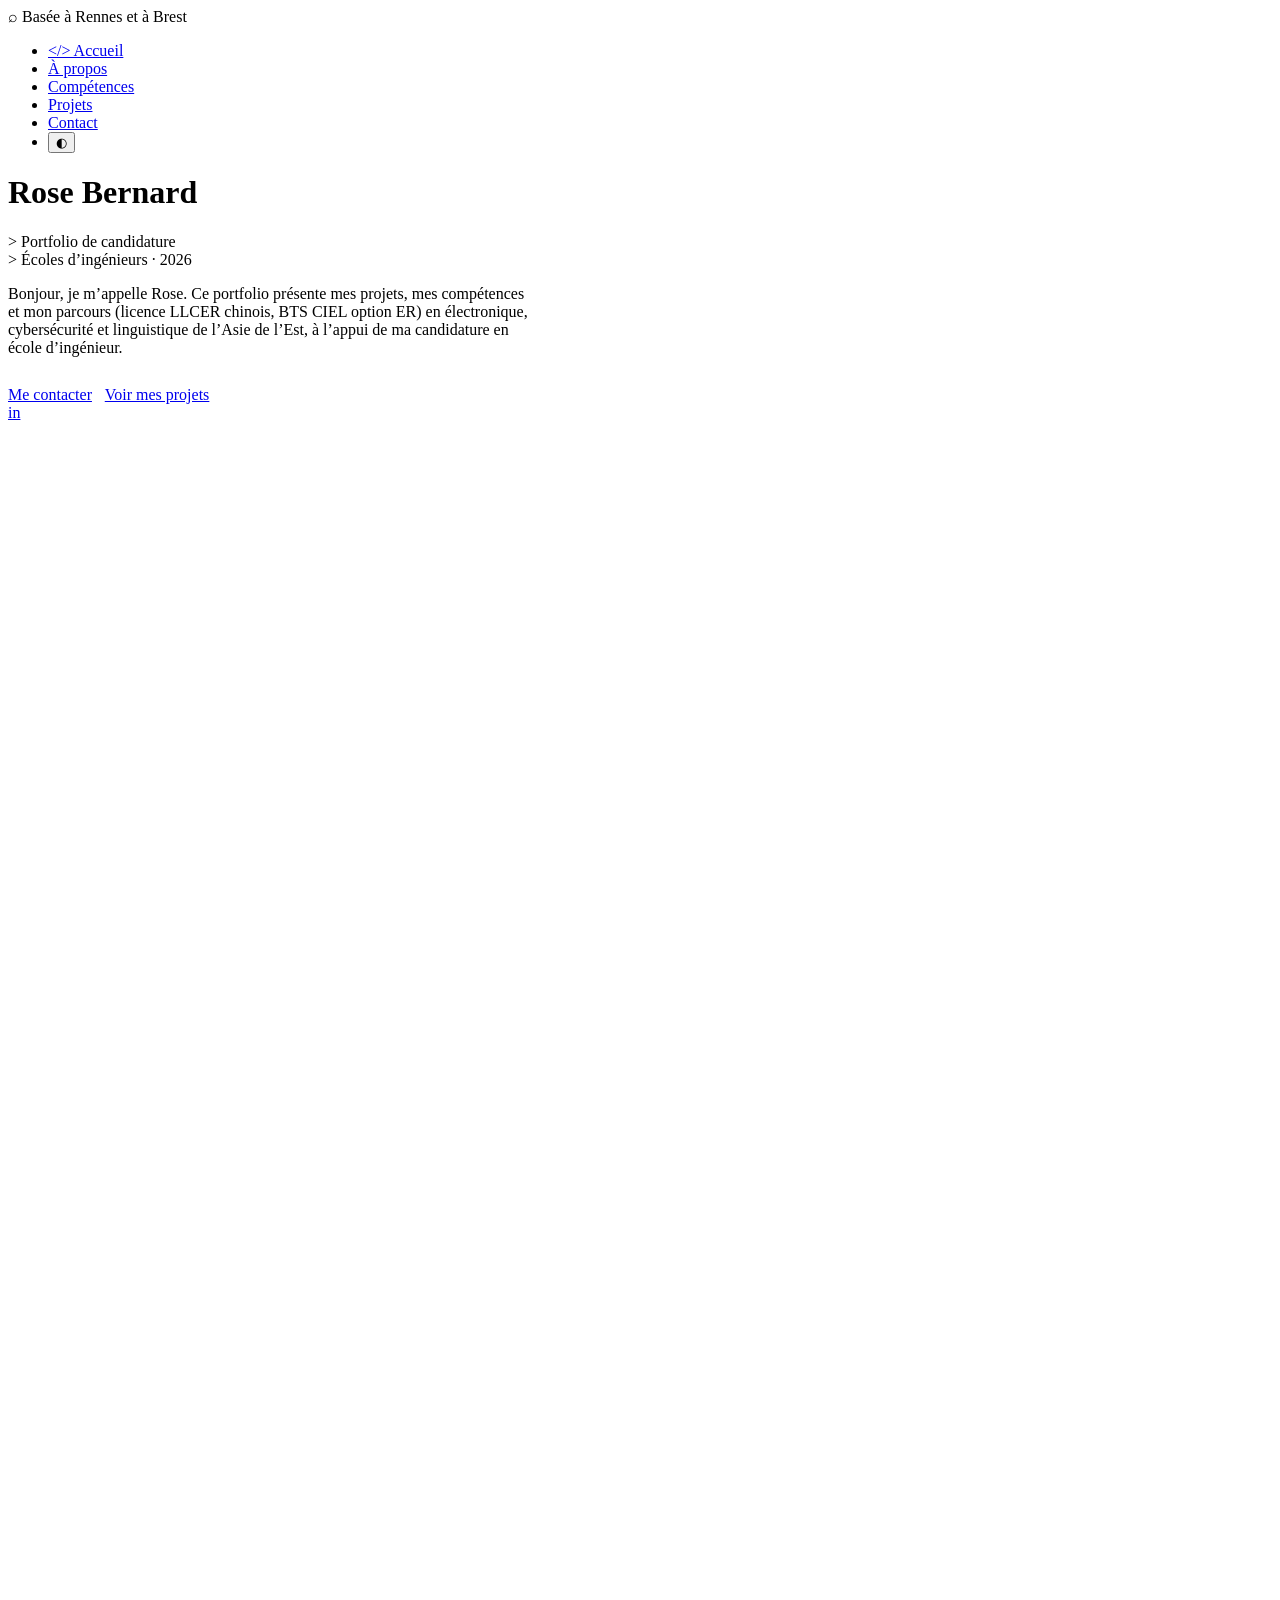
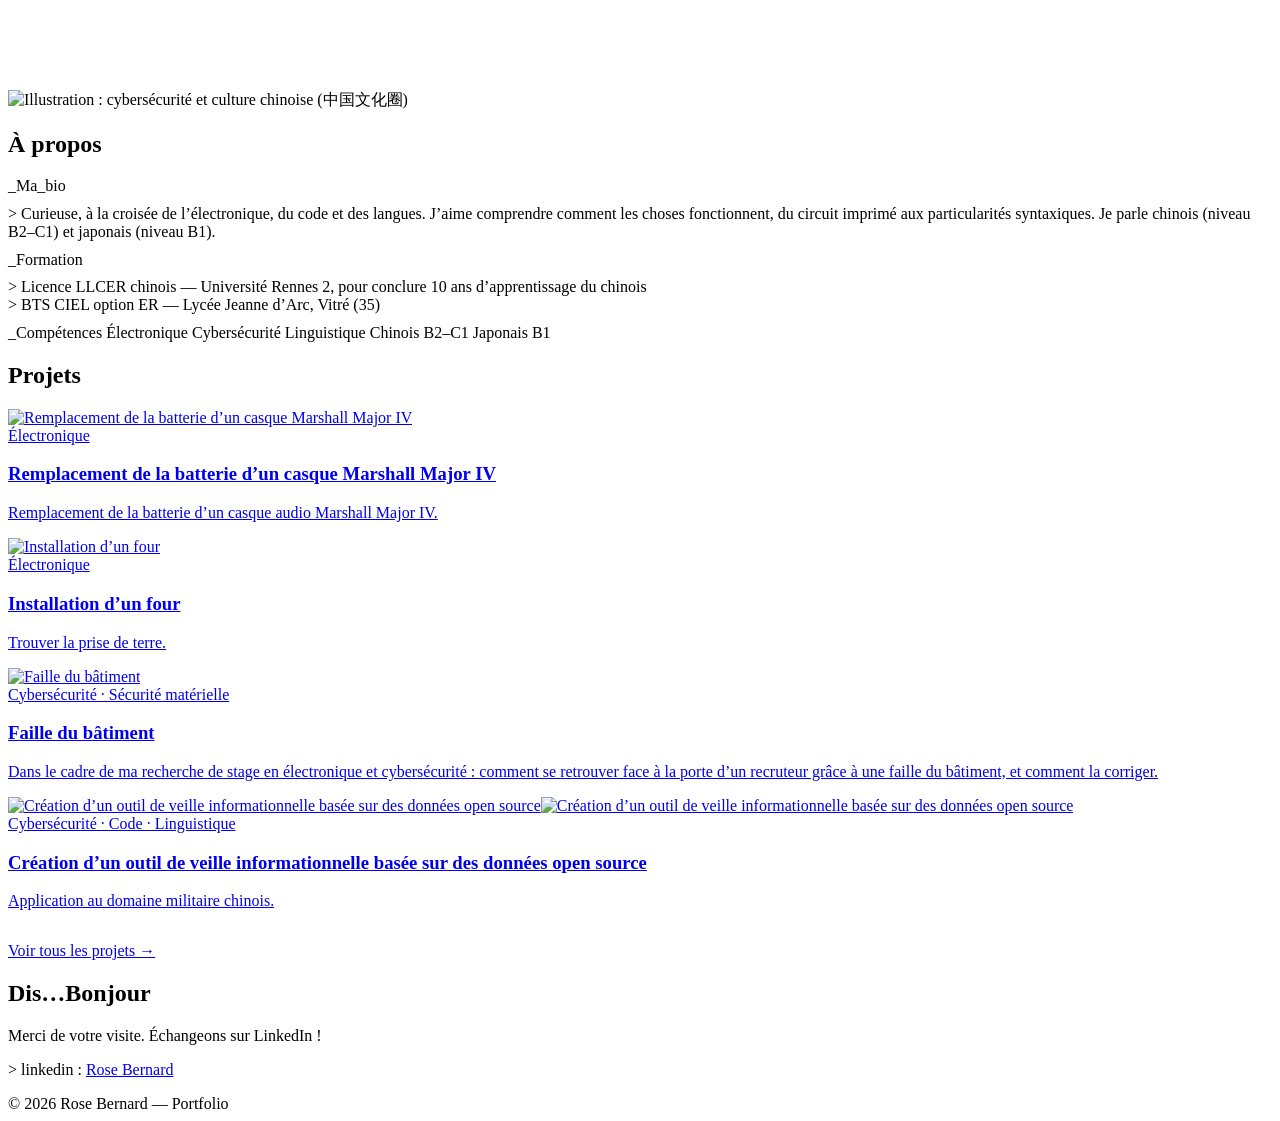
==== commit b8615dea: "unification du visuel du site" ====
--- a/index.html
+++ b/index.html
@@ -4,91 +4,36 @@
 <meta charset="utf-8">
 <meta name="viewport" content="width=device-width, initial-scale=1, viewport-fit=cover">
 <title>Portfolio – Rose Bernard</title>
-<meta name="description" content="Portfolio de Rose Bernard, étudiante en BTS CIEL : sécurité matérielle, cybersécurité et linguistique de l’Asie de l’Est.">
+<meta name="description" content="Portfolio de candidature de Rose Bernard pour les écoles d’ingénieurs : électronique, cybersécurité et linguistique de l’Asie de l’Est.">
 <link href="https://fonts.googleapis.com/css2?family=IBM+Plex+Mono:wght@400;500;600&display=swap" rel="stylesheet">
-<style>
-:root{--bg:#0a1a2e;--bg2:#10253f;--card:#16304d;--line:#2a4566;--tx:#e8eef6;--mut:#8ea3bb;--acc:#e0583c;--teal:#4fd1b0;
-box-sizing:border-box;padding-top:env(safe-area-inset-top,0px);padding-bottom:env(safe-area-inset-bottom,0px)}
-@media (prefers-color-scheme:light){:root:not([data-theme="dark"]){--bg:#f3f6fa;--bg2:#e4ebf3;--card:#fff;--line:#c4d0de;--tx:#0a1a2e;--mut:#51667d;--acc:#c8432a;--teal:#0e8f74}}
-:root[data-theme="dark"]{--bg:#0a1a2e}
-*,*::before,*::after{box-sizing:inherit}
-html{scroll-behavior:smooth;scroll-padding-top:70px}
-body{margin:0;background:var(--bg);color:var(--tx);font-family:"IBM Plex Mono","Courier New",monospace;line-height:1.7}
-a{color:inherit;text-decoration:none}
-/* mini-grille compatible Bootstrap */
-.container{width:100%;max-width:1100px;margin:0 auto;padding:0 1.25rem}
-.row{display:grid;grid-template-columns:repeat(12,1fr);gap:1.25rem}
-.row>*{grid-column:span 12}
-@media(min-width:768px){.col-md-4{grid-column:span 4}.col-md-5{grid-column:span 5}.col-md-7{grid-column:span 7}.col-md-6{grid-column:span 6}}
-.navbar{position:sticky;top:0;z-index:10;background:color-mix(in srgb,var(--bg) 92%,transparent);backdrop-filter:blur(6px);border-bottom:1px solid var(--line);padding-top:env(safe-area-inset-top,0px)}
-.navbar .container{display:flex;justify-content:space-between;align-items:center;flex-wrap:wrap;padding-top:.8rem;padding-bottom:.8rem;gap:.5rem}
-.navbar-nav{display:flex;gap:1.5rem;flex-wrap:wrap;margin:0;padding:0;list-style:none;font-size:.9rem}
-.nav-link:hover{color:var(--acc)}
-.pill{border:1px solid var(--mut);border-radius:99px;padding:.15rem .8rem;font-size:.8rem;color:var(--mut)}
-.btn{display:inline-block;border:1px solid var(--mut);border-radius:99px;padding:.35rem 1.1rem;background:none;color:var(--tx);font:inherit;font-size:.85rem;cursor:pointer}
-.btn:hover,.btn.active{background:var(--acc);border-color:var(--acc);color:#fff}
-.card{background:var(--card);border:1px solid var(--line);border-radius:14px;overflow:hidden;height:100%}
-.card-body{padding:1.1rem 1.2rem}
-.badge{display:inline-block;font-size:.72rem;padding:.05rem .55rem;border-radius:5px;background:var(--acc);color:#fff}
-.badge.t{background:transparent;border:1px solid var(--teal);color:var(--teal)}
-section{padding:5rem 0;border-top:1px solid var(--line)}
-.hero{min-height:88vh;display:flex;flex-direction:column;justify-content:space-between;padding:3rem 0 2rem;border:0}
-.band{border-top:1px solid var(--line);border-bottom:1px solid var(--line);padding:2rem 0;margin:3rem 0}
-h1{font-size:clamp(3rem,11vw,7.5rem);font-weight:500;margin:0;line-height:1}
-h2{font-size:1.6rem;font-weight:500;margin:0 0 2rem}
-h2::before{content:"/* ";color:var(--acc)}h2::after{content:" */";color:var(--acc)}
-.role{color:var(--acc);font-size:1.4rem}.yr{color:var(--teal)}
-.tag{color:var(--acc);font-size:.8rem}
-.mut{color:var(--mut)}.teal{color:var(--teal)}.acc{color:var(--acc)}
-.big{font-size:2rem;font-weight:500}
-.thumb{height:140px;display:grid;place-items:center;font-size:2.4rem;background:linear-gradient(135deg,var(--bg2),var(--card));border-bottom:1px solid var(--line);color:var(--teal)}
-.card h3{margin:.6rem 0 .3rem;font-size:1.05rem;font-weight:500}
-.card p{margin:0;font-size:.85rem;color:var(--mut)}
-.hide{display:none}
-footer{border-top:1px solid var(--line);padding:1.5rem 0;color:var(--mut);font-size:.8rem}
-.stats{display:flex;gap:2rem;flex-wrap:wrap}
-:root[data-theme="light"]{--bg:#f3f6fa;--bg2:#e4ebf3;--card:#fff;--line:#c4d0de;--tx:#0a1a2e;--mut:#51667d;--acc:#c8432a;--teal:#0e8f74}
-#grid .card{cursor:pointer;transition:transform .15s,border-color .15s}
-#grid .card:hover,#grid .card:focus-visible{transform:translateY(-3px);border-color:var(--acc);outline:0}
-.thumb svg{width:100%;height:100%}
-dialog{background:var(--card);color:var(--tx);border:1px solid var(--line);border-radius:16px;padding:0;width:min(640px,92vw);max-height:88vh;overflow:auto;font-family:inherit}
-dialog::backdrop{background:rgba(5,12,22,.75)}
-.dlg-img{height:200px;border-bottom:1px solid var(--line);background:linear-gradient(135deg,var(--bg2),var(--card))}
-.dlg-img svg{width:100%;height:100%}
-.dlg-b{padding:1.4rem 1.6rem}
-.dlg-b h3{font-size:1.4rem;font-weight:500;margin:.6rem 0}
-.dlg-b ul{padding-left:1.1rem;color:var(--mut);font-size:.9rem}
-.dlg-x{float:right;margin:.8rem}
-#dinl img{display:block;width:100%;max-height:420px;object-fit:cover;object-position:center 35%;border-radius:10px;border:1px solid var(--line);margin:1rem 0}
-.thumb img,.dlg-img img{flex:1;min-width:0;height:100%;object-fit:cover;object-position:top}
-</style>
+<link rel="stylesheet" href="style.css">
 </head>
 <body>
 <nav class="navbar">
   <div class="container">
     <span class="pill">⌕ Basée à Rennes et à Brest</span>
-    <ul class="navbar-nav">
-      <li><a class="nav-link" href="#top">&lt;/&gt;</a></li>
-      <li><a class="nav-link" href="#apropos">À propos</a></li>
-      <li><a class="nav-link" href="#projets">Projets</a></li>
-      <li><a class="nav-link" href="#contact">Contact</a></li>
+    <ul class="navbar-nav"><li><a class="nav-link active" href="index.html">&lt;/&gt; Accueil</a></li><li><a class="nav-link" href="index.html#apropos">À propos</a></li><li><a class="nav-link" href="index.html#competences">Compétences</a></li><li><a class="nav-link" href="projets.html">Projets</a></li><li><a class="nav-link" href="index.html#contact">Contact</a></li>
       <li><button class="btn" id="theme" type="button" aria-label="Changer de thème">◐</button></li>
     </ul>
   </div>
 </nav>
-
-<header id="top" class="container hero">
-  <div class="band">
-    <div class="row" style="align-items:end">
-      <div class="col-md-7"><h1>Portfolio</h1></div>
-      <div class="col-md-5"><div class="role">&gt; Étudiante</div><div class="yr">&gt; 2026</div></div>
+<header id="top" class="container hero hero2">
+  <div class="hero-grid">
+    <div>
+      <h1 class="hi"><span class="acc">Rose Bernard</span></h1>
+      <div class="role">&gt; Portfolio de candidature</div>
+      <div class="yr" style="margin-bottom:1rem">&gt; Écoles d’ingénieurs · 2026</div>
+      <p class="mut" style="max-width:520px;margin:0 0 1.8rem">Bonjour, je m’appelle Rose. Ce portfolio présente mes projets, mes compétences et mon parcours (licence LLCER chinois, BTS CIEL option ER) en électronique, cybersécurité et linguistique de l’Asie de l’Est, à l’appui de ma candidature en école d’ingénieur.</p>
+      <div style="display:flex;gap:.8rem;flex-wrap:wrap">
+        <a class="btn btn-primary" href="#contact">Me contacter</a>
+        <a class="btn" href="projets.html">Voir mes projets</a>
+      </div>
+      <div class="soc"><a href="https://www.linkedin.com/in/rose-bernard-a14404447" target="_blank" rel="noopener" aria-label="LinkedIn">in</a></div>
     </div>
-  </div>
-  <div style="display:flex;justify-content:space-between;align-items:flex-end;flex-wrap:wrap;gap:1.5rem">
-    <div><span class="mut">_Bonjour, je suis</span><div style="font-size:clamp(1.8rem,5vw,3rem)">Rose Bernard</div><p class="mut" style="max-width:560px;margin:.8rem 0 0">Étudiante en BTS CIEL, passionnée par l’électronique, la sécurité matérielle, la cybersécurité et la linguistique de l’Asie de l’Est. Vous trouverez ici mes projets et mes compétences.</p></div>
-    <a class="btn" href="#apropos">En savoir plus</a>
+    <div class="ph"><div class="art"><svg viewBox="0 0 300 300" fill="none" stroke-width="3" aria-hidden="true"><g class="s1"><path d="M0 70H80V120M0 150H60M0 230H90V190M300 80H220V120M300 160H240M300 240H210V200M150 0V60M110 0V40M190 0V40M150 300V240M110 300V260M190 300V260"/></g><rect class="s2" x="80" y="100" width="140" height="100" rx="8"/><g class="f1"><circle cx="80" cy="120" r="5"/><circle cx="220" cy="120" r="5"/><circle cx="90" cy="190" r="5"/><circle cx="210" cy="200" r="5"/></g><path class="s1" d="M150 120l-26 9v16c0 15 11 25 26 31 15-6 26-16 26-31v-16z"/><path class="s1" d="M139 147l8 8 15-16"/><text class="t1" x="100" y="85" font-size="22" font-family="monospace">&lt;/&gt;</text><text class="t2" x="122" y="262" font-size="26">文</text></svg></div></div>
   </div>
 </header>
+<div class="banner"><img src="banniere.jpg" alt="Illustration : cybersécurité et culture chinoise (中国文化圈)" loading="lazy"></div>
 
 <section id="apropos">
   <div class="container">
@@ -97,12 +42,12 @@
       <div class="col-md-7">
         <div class="card"><div class="card-body">
           <span class="tag">_Ma_bio</span>
-          <p style="margin:.6rem 0;color:var(--tx)">&gt; Étudiante curieuse, à la croisée de l’électronique, du code et des langues. J’aime comprendre comment les choses fonctionnent, du circuit imprimé aux particularités syntaxiques. Je parle chinois (niveau B2–C1) et japonais (niveau B1).</p>
+          <p style="margin:.6rem 0;color:var(--tx)">&gt; Curieuse, à la croisée de l’électronique, du code et des langues. J’aime comprendre comment les choses fonctionnent, du circuit imprimé aux particularités syntaxiques. Je parle chinois (niveau B2–C1) et japonais (niveau B1).</p>
           <span class="tag">_Formation</span>
-          <p style="margin:.6rem 0;color:var(--tx)">&gt; BTS CIEL option ER — Lycée Jeanne d’Arc, Vitré (35)</p>
+          <p style="margin:.6rem 0;color:var(--tx)">&gt; Licence LLCER chinois — Université Rennes 2, pour conclure 10 ans d’apprentissage du chinois<br>&gt; BTS CIEL option ER — Lycée Jeanne d’Arc, Vitré (35)</p>
         </div></div>
       </div>
-      <div class="col-md-5">
+      <div class="col-md-5" id="competences">
         <div class="card"><div class="card-body">
           <span class="tag">_Compétences</span>
           <span class="badge t">Électronique</span> <span class="badge t">Cybersécurité</span> <span class="badge t">Linguistique</span> <span class="badge t">Chinois B2–C1</span> <span class="badge t">Japonais B1</span>
@@ -112,22 +57,16 @@
   </div>
 </section>
 
-<section id="projets">
+<section id="apercu">
   <div class="container">
     <h2>Projets</h2>
-    <div style="display:flex;gap:.6rem;flex-wrap:wrap;margin-bottom:2rem" id="filters">
-      <button class="btn active" data-f="all">Tous</button>
-      <button class="btn" data-f="electronique">Électronique</button>
-      <button class="btn" data-f="cyber">Cybersécurité</button>
-      <button class="btn" data-f="code">Code</button>
-      <button class="btn" data-f="linguistique">Linguistique</button>
+    <div class="row" id="grid">
+      <div class="col-md-4" data-c="electronique"><a class="card-link" href="projet-casque.html"><div class="card"><div class="thumb" style="display:flex"><img src="casque-marshall.jpg" alt="Remplacement de la batterie d’un casque Marshall Major IV" loading="lazy"></div><div class="card-body"><span class="badge">Électronique</span><h3>Remplacement de la batterie d’un casque Marshall Major IV</h3><p>Remplacement de la batterie d’un casque audio Marshall Major IV.</p></div></div></a></div>
+      <div class="col-md-4" data-c="electronique"><a class="card-link" href="projet-four.html"><div class="card"><div class="thumb" style="display:flex"><img src="four.jpg" alt="Installation d’un four" loading="lazy"></div><div class="card-body"><span class="badge">Électronique</span><h3>Installation d’un four</h3><p>Trouver la prise de terre.</p></div></div></a></div>
+      <div class="col-md-4" data-c="cyber"><a class="card-link" href="projet-faille.html"><div class="card"><div class="thumb" style="display:flex"><img src="controle-acces.jpg" alt="Faille du bâtiment" loading="lazy"></div><div class="card-body"><span class="badge">Cybersécurité · Sécurité matérielle</span><h3>Faille du bâtiment</h3><p>Dans le cadre de ma recherche de stage en électronique et cybersécurité : comment se retrouver face à la porte d’un recruteur grâce à une faille du bâtiment, et comment la corriger.</p></div></div></a></div>
+      <div class="col-md-4" data-c="code cyber linguistique"><a class="card-link" href="projet-veille.html"><div class="card"><div class="thumb" style="display:flex"><img src="globalmilitary.jpg" alt="Création d’un outil de veille informationnelle basée sur des données open source" loading="lazy"><img src="drapeaux-asie.jpg" alt="Création d’un outil de veille informationnelle basée sur des données open source" loading="lazy"></div><div class="card-body"><span class="badge">Cybersécurité · Code · Linguistique</span><h3>Création d’un outil de veille informationnelle basée sur des données open source</h3><p>Application au domaine militaire chinois.</p></div></div></a></div>
     </div>
-    <div class="row" id="grid">
-      <div class="col-md-4" data-c="electronique"><div class="card"><div class="thumb"></div><div class="card-body"><span class="badge">Électronique</span><h3>Remplacement de la batterie d’un casque Marshall Major IV</h3><p>Remplacement de la batterie d’un casque audio Marshall Major IV.</p></div></div></div>
-      <div class="col-md-4" data-c="electronique"><div class="card"><div class="thumb"></div><div class="card-body"><span class="badge">Électronique</span><h3>Installation d’un four</h3><p>Trouver la prise de terre.</p></div></div></div>
-      <div class="col-md-4" data-c="cyber"><div class="card"><div class="thumb"></div><div class="card-body"><span class="badge">Cybersécurité · Sécurité matérielle</span><h3>Faille du bâtiment</h3><p>Dans le cadre de ma recherche de stage en électronique et cybersécurité : comment se retrouver face à la porte d’un recruteur grâce à une faille du bâtiment, et comment la corriger.</p></div></div></div>
-      <div class="col-md-4" data-c="code cyber linguistique"><div class="card"><div class="thumb"></div><div class="card-body"><span class="badge">Cybersécurité · Code · Linguistique</span><h3>Création d’un outil de veille informationnelle basée sur des données open source</h3><p>Application au domaine militaire chinois.</p></div></div></div>
-    </div>
+    <p style="margin-top:2rem"><a class="btn" href="projets.html">Voir tous les projets →</a></p>
   </div>
 </section>
 
@@ -138,53 +77,7 @@
     <p>&gt; <span class="acc">linkedin</span> : <a href="https://www.linkedin.com/in/rose-bernard-a14404447" target="_blank" rel="noopener" style="text-decoration:underline">Rose Bernard</a></p>
   </div>
 </section>
-
 <footer><div class="container">© 2026 Rose Bernard — Portfolio</div></footer>
-
-<dialog id="dlg"><button class="btn dlg-x" id="dx" type="button">✕ Fermer</button><div class="dlg-img" id="dimg"></div><div class="dlg-b"><span class="badge" id="dcat"></span><h3 id="dtit"></h3><p id="ddesc"></p><ul id="dli"></ul><div id="dinl"></div><div id="dtags"></div><p class="mut" id="dsrc" style="font-size:.75rem;margin:.8rem 0 0"></p></div></dialog>
-
-<script>
-document.querySelectorAll('#filters .btn').forEach(function(b){
-  b.addEventListener('click',function(){
-    document.querySelectorAll('#filters .btn').forEach(function(x){x.classList.remove('active')});
-    b.classList.add('active');
-    var f=b.dataset.f;
-    document.querySelectorAll('#grid>div').forEach(function(c){
-      c.classList.toggle('hide',f!=='all'&&c.dataset.c.split(' ').indexOf(f)<0);
-    });
-  });
-});
-var ART={
-electronique:'<svg viewBox="0 0 300 140" preserveAspectRatio="xMidYMid slice" fill="none" stroke-width="2"><g stroke="#4fd1b0"><path d="M0 30H90V60M0 70H70M0 110H110V90M300 40H210V60M300 100H230V80M300 20H180V10"/><rect x="110" y="50" width="100" height="50" rx="4" stroke="#e0583c"/><path d="M125 50V40M145 50V40M165 50V40M185 50V40M125 100V110M145 100V110M165 100V110M185 100V110"/></g><g fill="#4fd1b0"><circle cx="90" cy="60" r="4"/><circle cx="70" cy="70" r="4"/><circle cx="210" cy="60" r="4"/></g><text x="160" y="81" fill="#e0583c" stroke="none" font-size="12" text-anchor="middle" font-family="monospace">MCU</text></svg>',
-cyber:'<svg viewBox="0 0 300 140" preserveAspectRatio="xMidYMid slice" fill="none" stroke-width="2"><path d="M110 62V44a40 40 0 0 1 80 0v18" stroke="#4fd1b0"/><rect x="95" y="62" width="110" height="64" rx="8" stroke="#e0583c"/><circle cx="150" cy="90" r="8" fill="#4fd1b0" stroke="none"/><path d="M150 98V112" stroke="#4fd1b0"/><path d="M20 30H70M20 45H55M230 30H280M245 45H280M20 110H70M230 110H280" stroke="#2a4566"/></svg>',
-code:'<svg viewBox="0 0 300 140" preserveAspectRatio="xMidYMid slice" font-family="monospace" font-size="13"><text x="30" y="35" fill="#e0583c">function</text><text x="98" y="35" fill="#4fd1b0">hello</text><text x="140" y="35" fill="#8ea3bb">() {</text><text x="46" y="60" fill="#8ea3bb">return</text><text x="96" y="60" fill="#4fd1b0">"salut"</text><text x="30" y="85" fill="#8ea3bb">}</text><text x="30" y="115" fill="#e0583c">&lt;/&gt;</text><rect x="60" y="104" width="8" height="14" fill="#4fd1b0"/></svg>',
-linguistique:'<svg viewBox="0 0 300 140" preserveAspectRatio="xMidYMid slice" font-family="monospace"><rect x="40" y="25" width="110" height="55" rx="12" fill="none" stroke="#4fd1b0" stroke-width="2"/><text x="95" y="62" fill="#4fd1b0" font-size="28" text-anchor="middle">Aa</text><rect x="150" y="60" width="110" height="55" rx="12" fill="none" stroke="#e0583c" stroke-width="2"/><text x="205" y="98" fill="#e0583c" font-size="28" text-anchor="middle">/æ/</text></svg>'};
-var CAT={electronique:'Électronique',cyber:'Cybersécurité',code:'Code',linguistique:'Linguistique'};
-var DET=[{t:'Remplacement de la batterie d’un casque Marshall Major IV',d:'Remplacement de la batterie d’un casque audio Marshall Major IV.',l:['Détails à venir (étapes, outils, résultat)'],g:['Remplacement de batterie','Réparation','Électronique audio'],img:['casque-marshall.jpg'],inl:['atelier-casque.jpg'],s:''},{t:'Installation d’un four',d:'Installation d’un four : identifier chaque câble de l’installation avant de finir le branchement.',l:['Étape 1 — Couper l’électricité dans la cuisine.','Étape 2 — Chercher le fil de terre : une borne du multimètre sur l’évacuation (objet métallique relié à la terre), l’autre sur le fil testé, pour mesurer la résistance (contact = terre).','Étape 3 — Chercher le neutre : multimètre branché sur la terre et l’autre borne sur un des fils restants à identifier (si tension mesurée = phase).','Étape 4 — Une fois chaque câble identifié, finir le branchement puis rallumer le courant.'],g:['Installation électrique','Multimètre','Prise de terre','Sécurité'],img:['four.jpg'],s:''},{t:'Faille du bâtiment',d:'Projet réalisé dans le cadre de ma recherche de stage dans le milieu de l’électronique et de la cybersécurité : comment se retrouver face à la porte d’un recruteur d’une entreprise de sécurité informatique grâce à une faille du bâtiment, et comment résoudre cette faille.',l:['Détails à venir (étapes, outils, résultat)'],g:['Sécurité physique','Contrôle d’accès','Remédiation'],img:['controle-acces.jpg'],s:''},{t:'Création d’un outil de veille informationnelle basée sur des données open source',d:'Création d’un outil de veille informationnelle basée sur des données open source, appliqué au domaine militaire chinois.',l:['Détails à venir (étapes, outils, résultat)'],g:['CTI','Open source','Base de données','Chinois'],img:['globalmilitary.jpg','junyu.jpg'],s:'Sources : globalmilitary.net et Junyu (terminologie militaire chinoise).'}];
-function vis(p,k){return p.img?p.img.map(function(f){return '<img src="'+f+'" alt="'+p.t+'" loading="lazy">'}).join(''):ART[k]}
-var dlg=document.getElementById('dlg');
-document.querySelectorAll('#grid>div').forEach(function(c,i){
-  var k=c.dataset.c.split(' ')[0],card=c.firstElementChild;
-  var th=c.querySelector('.thumb'),p0=DET[i];th.innerHTML=vis(p0,k);if(p0.img)th.style.display='flex';
-  card.tabIndex=0;card.setAttribute('role','button');
-  function open(){var p=DET[i];
-    var di=document.getElementById('dimg');di.innerHTML=vis(p,k);di.style.display=p.img?'flex':'';document.getElementById('dsrc').textContent=p.s||'';document.getElementById('dinl').innerHTML=(p.inl||[]).map(function(f){return '<img src="'+f+'" alt="'+p.t+'" loading="lazy">'}).join('');
-    document.getElementById('dcat').textContent=c.dataset.c.split(' ').map(function(x){return CAT[x]}).join(' · ');
-    document.getElementById('dtit').textContent=p.t;
-    document.getElementById('ddesc').textContent=p.d;
-    document.getElementById('dli').innerHTML=p.l.map(function(x){return '<li>'+x+'</li>'}).join('');
-    document.getElementById('dtags').innerHTML=p.g.map(function(x){return '<span class="badge t">'+x+'</span> '}).join('');
-    dlg.showModal();}
-  card.addEventListener('click',open);
-  card.addEventListener('keydown',function(e){if(e.key==='Enter'||e.key===' '){e.preventDefault();open();}});
-});
-document.getElementById('dx').addEventListener('click',function(){dlg.close()});
-dlg.addEventListener('click',function(e){if(e.target===dlg)dlg.close()});
-var root=document.documentElement;
-document.getElementById('theme').addEventListener('click',function(){
-  var t=root.dataset.theme||(matchMedia('(prefers-color-scheme: light)').matches?'light':'dark');
-  root.dataset.theme=t==='dark'?'light':'dark';
-});
-</script>
+<script src="script.js"></script>
 </body>
 </html>
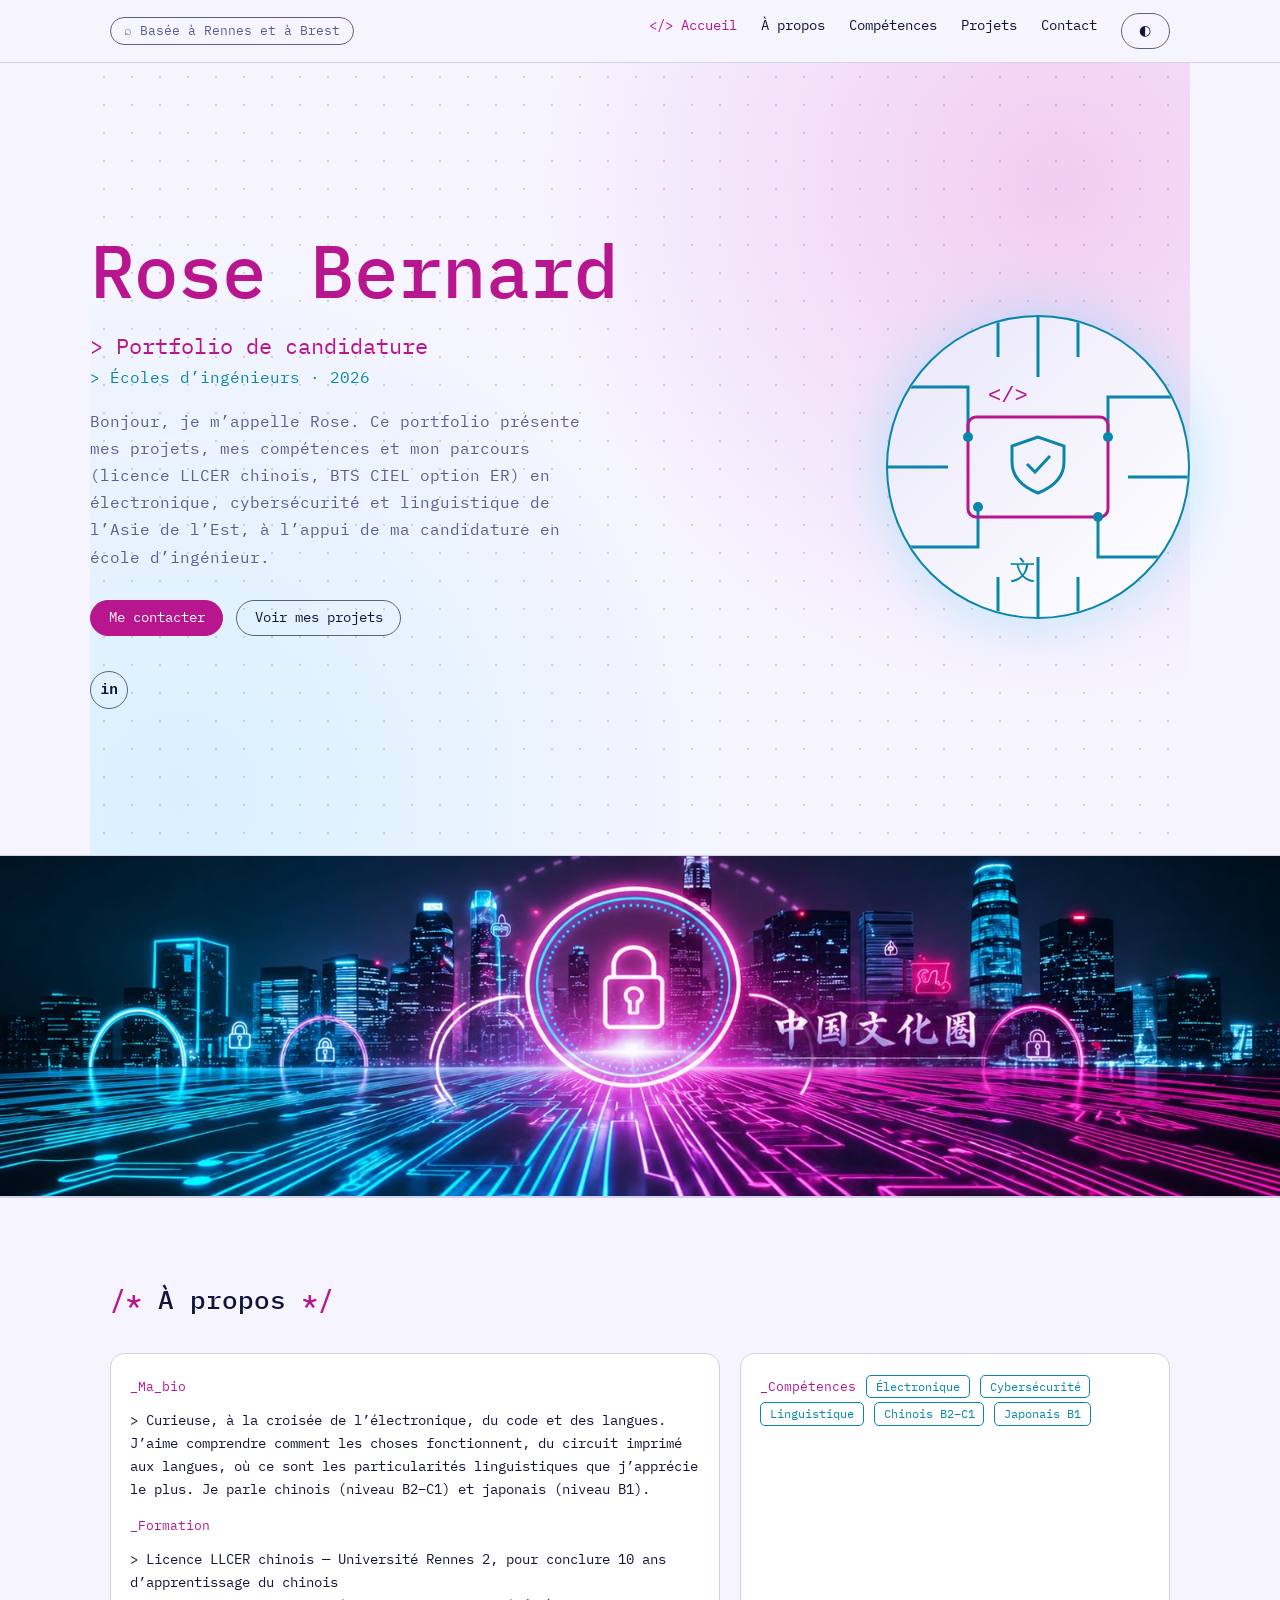
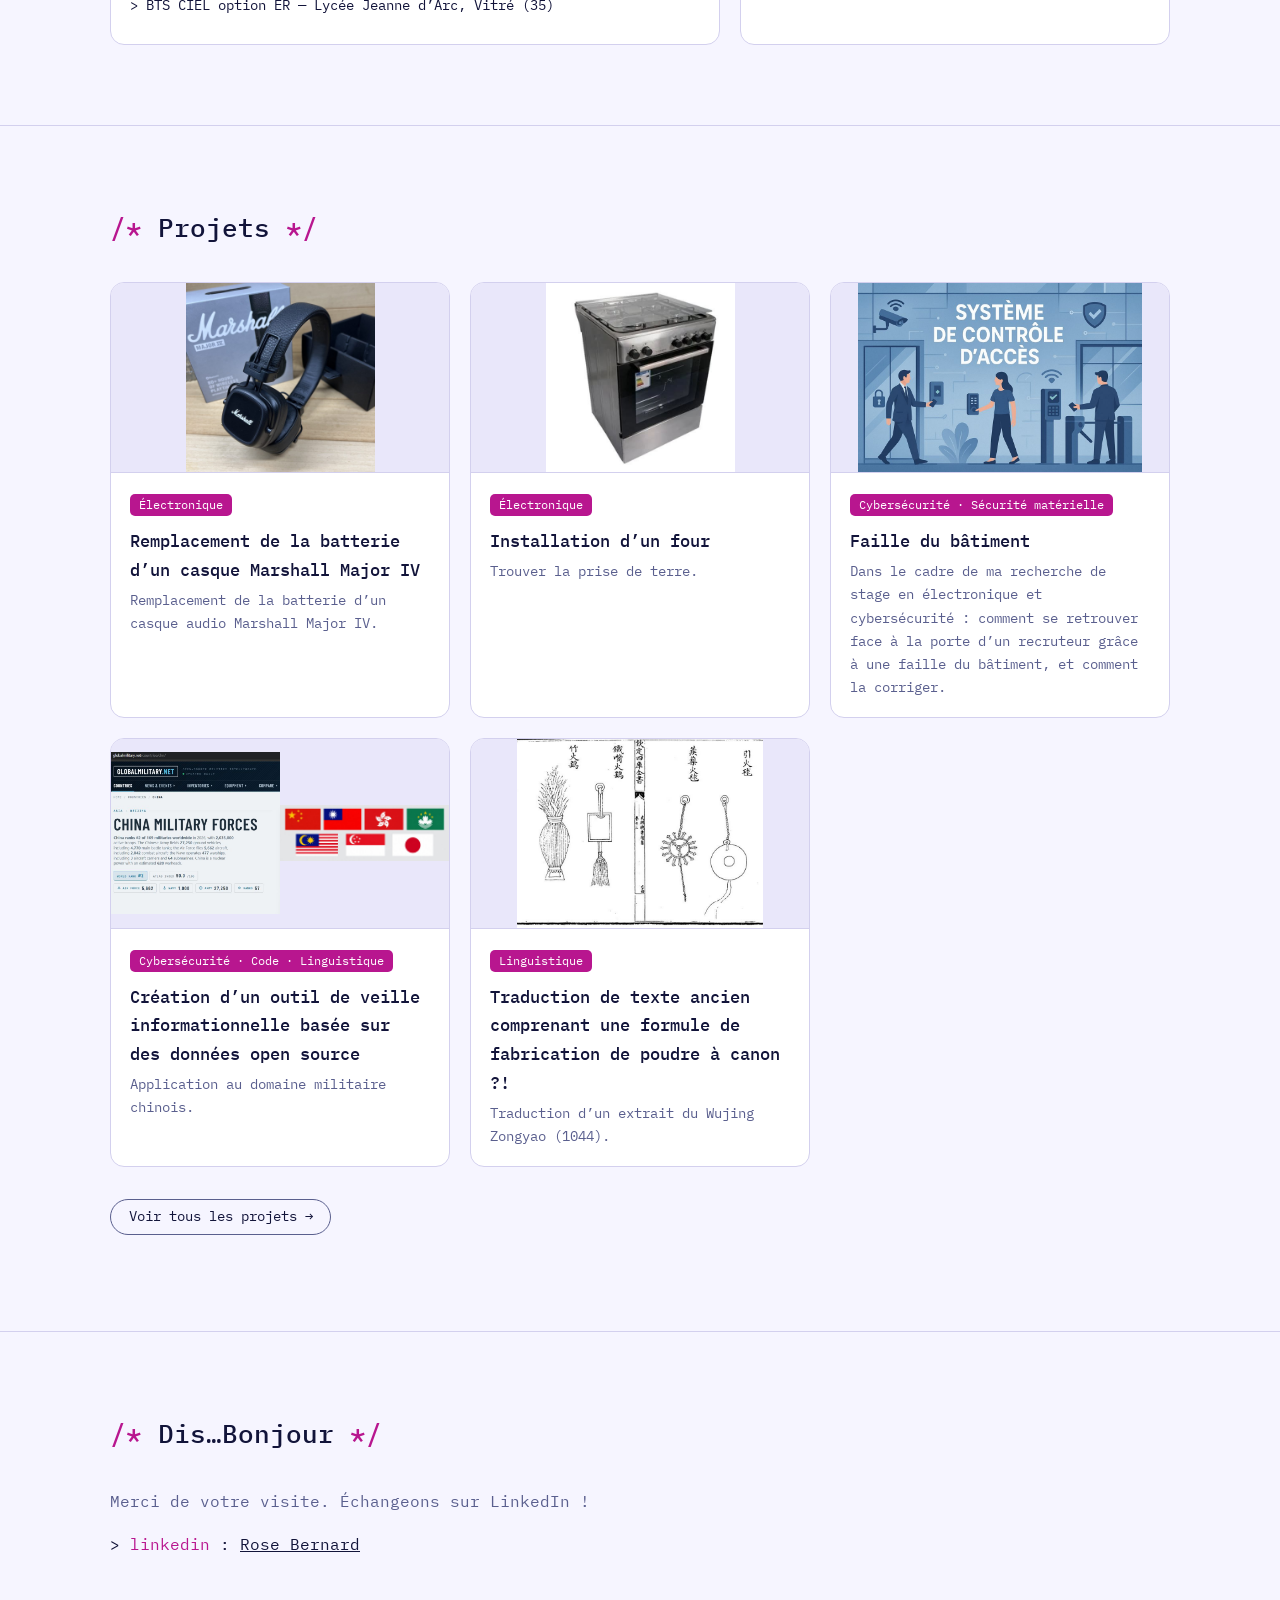
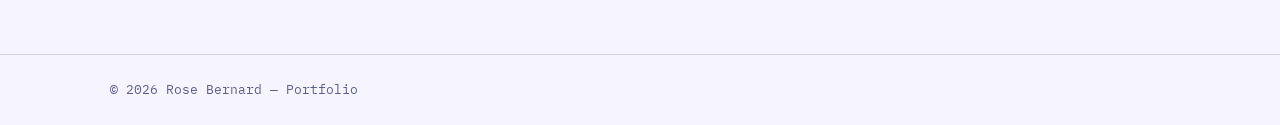
==== commit c8fd8cef: "ajout d'un nouvel article" ====
--- a/index.html
+++ b/index.html
@@ -42,7 +42,7 @@
       <div class="col-md-7">
         <div class="card"><div class="card-body">
           <span class="tag">_Ma_bio</span>
-          <p style="margin:.6rem 0;color:var(--tx)">&gt; Curieuse, à la croisée de l’électronique, du code et des langues. J’aime comprendre comment les choses fonctionnent, du circuit imprimé aux particularités syntaxiques. Je parle chinois (niveau B2–C1) et japonais (niveau B1).</p>
+          <p style="margin:.6rem 0;color:var(--tx)">&gt; Curieuse, à la croisée de l’électronique, du code et des langues. J’aime comprendre comment les choses fonctionnent, du circuit imprimé aux langues, où ce sont les particularités linguistiques que j’apprécie le plus. Je parle chinois (niveau B2–C1) et japonais (niveau B1).</p>
           <span class="tag">_Formation</span>
           <p style="margin:.6rem 0;color:var(--tx)">&gt; Licence LLCER chinois — Université Rennes 2, pour conclure 10 ans d’apprentissage du chinois<br>&gt; BTS CIEL option ER — Lycée Jeanne d’Arc, Vitré (35)</p>
         </div></div>
@@ -65,6 +65,7 @@
       <div class="col-md-4" data-c="electronique"><a class="card-link" href="projet-four.html"><div class="card"><div class="thumb" style="display:flex"><img src="four.jpg" alt="Installation d’un four" loading="lazy"></div><div class="card-body"><span class="badge">Électronique</span><h3>Installation d’un four</h3><p>Trouver la prise de terre.</p></div></div></a></div>
       <div class="col-md-4" data-c="cyber"><a class="card-link" href="projet-faille.html"><div class="card"><div class="thumb" style="display:flex"><img src="controle-acces.jpg" alt="Faille du bâtiment" loading="lazy"></div><div class="card-body"><span class="badge">Cybersécurité · Sécurité matérielle</span><h3>Faille du bâtiment</h3><p>Dans le cadre de ma recherche de stage en électronique et cybersécurité : comment se retrouver face à la porte d’un recruteur grâce à une faille du bâtiment, et comment la corriger.</p></div></div></a></div>
       <div class="col-md-4" data-c="code cyber linguistique"><a class="card-link" href="projet-veille.html"><div class="card"><div class="thumb" style="display:flex"><img src="globalmilitary.jpg" alt="Création d’un outil de veille informationnelle basée sur des données open source" loading="lazy"><img src="drapeaux-asie.jpg" alt="Création d’un outil de veille informationnelle basée sur des données open source" loading="lazy"></div><div class="card-body"><span class="badge">Cybersécurité · Code · Linguistique</span><h3>Création d’un outil de veille informationnelle basée sur des données open source</h3><p>Application au domaine militaire chinois.</p></div></div></a></div>
+      <div class="col-md-4" data-c="linguistique"><a class="card-link" href="projet-traduction.html"><div class="card"><div class="thumb" style="display:flex"><img src="wujing-illustration.jpg" alt="Illustration du Wujing Zongyao" loading="lazy"></div><div class="card-body"><span class="badge">Linguistique</span><h3>Traduction de texte ancien comprenant une formule de fabrication de poudre à canon ?!</h3><p>Traduction d’un extrait du Wujing Zongyao (1044).</p></div></div></a></div>
     </div>
     <p style="margin-top:2rem"><a class="btn" href="projets.html">Voir tous les projets →</a></p>
   </div>
--- a/style.css
+++ b/style.css
@@ -0,0 +1,95 @@
+:root{--bg:#070a1c;--bg2:#0d1230;--card:#131a3a;--line:#2b3166;--tx:#eaf0ff;--mut:#9aa6d4;--acc:#e02bb8;--teal:#2fd8ff;
+box-sizing:border-box;padding-top:env(safe-area-inset-top,0px);padding-bottom:env(safe-area-inset-bottom,0px)}
+@media (prefers-color-scheme:light){:root:not([data-theme="dark"]){--bg:#f6f5ff;--bg2:#e9e7fa;--card:#fff;--line:#d3d0ee;--tx:#12143a;--mut:#5a5f8e;--acc:#b8168f;--teal:#0a86ab}}
+:root[data-theme="dark"]{--bg:#070a1c}
+*,*::before,*::after{box-sizing:inherit}
+html{scroll-behavior:smooth;scroll-padding-top:70px}
+body{margin:0;background:var(--bg);color:var(--tx);font-family:"IBM Plex Mono","Courier New",monospace;line-height:1.7}
+a{color:inherit;text-decoration:none}
+/* mini-grille compatible Bootstrap */
+.container{width:100%;max-width:1100px;margin:0 auto;padding:0 1.25rem}
+.row{display:grid;grid-template-columns:repeat(12,1fr);gap:1.25rem}
+.row>*{grid-column:span 12}
+@media(min-width:768px){.col-md-4{grid-column:span 4}.col-md-5{grid-column:span 5}.col-md-7{grid-column:span 7}.col-md-6{grid-column:span 6}}
+.navbar{position:sticky;top:0;z-index:10;background:color-mix(in srgb,var(--bg) 92%,transparent);backdrop-filter:blur(6px);border-bottom:1px solid var(--line);padding-top:env(safe-area-inset-top,0px)}
+.navbar .container{display:flex;justify-content:space-between;align-items:center;flex-wrap:wrap;padding-top:.8rem;padding-bottom:.8rem;gap:.5rem}
+.navbar-nav{display:flex;gap:1.5rem;flex-wrap:wrap;margin:0;padding:0;list-style:none;font-size:.9rem}
+.nav-link:hover{color:var(--acc)}
+.pill{border:1px solid var(--mut);border-radius:99px;padding:.15rem .8rem;font-size:.8rem;color:var(--mut)}
+.btn{display:inline-block;border:1px solid var(--mut);border-radius:99px;padding:.35rem 1.1rem;background:none;color:var(--tx);font:inherit;font-size:.85rem;cursor:pointer}
+.btn:hover,.btn.active{background:var(--acc);border-color:var(--acc);color:#fff}
+.card{background:var(--card);border:1px solid var(--line);border-radius:14px;overflow:hidden;height:100%}
+.card-body{padding:1.1rem 1.2rem}
+.badge{display:inline-block;font-size:.72rem;padding:.05rem .55rem;border-radius:5px;background:var(--acc);color:#fff}
+.badge.t{background:transparent;border:1px solid var(--teal);color:var(--teal)}
+section{padding:5rem 0;border-top:1px solid var(--line)}
+.hero{min-height:88vh;display:flex;flex-direction:column;justify-content:space-between;padding:3rem 0 2rem;border:0}
+.band{border-top:1px solid var(--line);border-bottom:1px solid var(--line);padding:2rem 0;margin:3rem 0}
+h1{font-size:clamp(3rem,11vw,7.5rem);font-weight:500;margin:0;line-height:1}
+h2{font-size:1.6rem;font-weight:500;margin:0 0 2rem}
+h2::before{content:"/* ";color:var(--acc)}h2::after{content:" */";color:var(--acc)}
+.role{color:var(--acc);font-size:1.4rem}.yr{color:var(--teal)}
+.tag{color:var(--acc);font-size:.8rem}
+.mut{color:var(--mut)}.teal{color:var(--teal)}.acc{color:var(--acc)}
+.big{font-size:2rem;font-weight:500}
+.thumb{height:140px;display:grid;place-items:center;font-size:2.4rem;background:linear-gradient(135deg,var(--bg2),var(--card));border-bottom:1px solid var(--line);color:var(--teal)}
+.card h3{margin:.6rem 0 .3rem;font-size:1.05rem;font-weight:500}
+.card p{margin:0;font-size:.85rem;color:var(--mut)}
+.hide{display:none}
+footer{border-top:1px solid var(--line);padding:1.5rem 0;color:var(--mut);font-size:.8rem}
+.stats{display:flex;gap:2rem;flex-wrap:wrap}
+:root[data-theme="light"]{--bg:#f6f5ff;--bg2:#e9e7fa;--card:#fff;--line:#d3d0ee;--tx:#12143a;--mut:#5a5f8e;--acc:#b8168f;--teal:#0a86ab}
+#grid .card{cursor:pointer;transition:transform .15s,border-color .15s}
+#grid .card:hover,#grid .card:focus-visible{transform:translateY(-3px);border-color:var(--acc);outline:0}
+.thumb svg{width:100%;height:100%}
+dialog{background:var(--card);color:var(--tx);border:1px solid var(--line);border-radius:16px;padding:0;width:min(640px,92vw);max-height:88vh;overflow:auto;font-family:inherit}
+dialog::backdrop{background:rgba(5,12,22,.75)}
+.dlg-img{height:200px;border-bottom:1px solid var(--line);background:linear-gradient(135deg,var(--bg2),var(--card))}
+.dlg-img svg{width:100%;height:100%}
+.dlg-b{padding:1.4rem 1.6rem}
+.dlg-b h3{font-size:1.4rem;font-weight:500;margin:.6rem 0}
+.dlg-b ul{padding-left:1.1rem;color:var(--mut);font-size:.9rem}
+.dlg-x{float:right;margin:.8rem}
+#dinl img{display:block;width:100%;max-height:420px;object-fit:cover;object-position:center 35%;border-radius:10px;border:1px solid var(--line);margin:1rem 0}
+.thumb img,.dlg-img img{flex:1;min-width:0;height:100%;object-fit:cover;object-position:top}
+
+.nav-link.active{color:var(--acc)}
+.card-link{display:block;height:100%}
+.crumb{font-size:.85rem;margin-bottom:1.5rem}
+.pcover{display:flex;border:1px solid var(--line);border-radius:14px;overflow:hidden;margin:1.5rem 0;max-height:420px}
+.pcover img{flex:1;min-width:0;width:100%;object-fit:cover;object-position:top}
+.steps{list-style:none;padding:0;margin:1.5rem 0}
+.steps li{border-left:2px solid var(--acc);padding:.2rem 0 .2rem 1rem;margin:.9rem 0}
+img.inl{display:block;width:100%;max-height:460px;object-fit:cover;object-position:center 35%;border-radius:12px;border:1px solid var(--line);margin:1.5rem 0}
+.pnav{display:flex;justify-content:space-between;gap:1rem;flex-wrap:wrap;margin-top:3rem;padding-top:1.5rem;border-top:1px solid var(--line)}
+
+.hero2{background-image:radial-gradient(var(--line) 1px,transparent 1px);background-size:28px 28px}
+.hero2 .hero-grid{display:grid;grid-template-columns:1.25fr 1fr;gap:2.5rem;align-items:center;flex:1}
+.hi{font-size:clamp(2.2rem,6.5vw,4.6rem);line-height:1.1;margin:.4rem 0 1rem}
+.hero2 .role{font-size:clamp(1rem,2.4vw,1.35rem)}
+.ph{filter:drop-shadow(0 12px 32px rgba(224,43,184,.35))}
+.ph img{display:block;width:100%;aspect-ratio:1;object-fit:cover;object-position:center;clip-path:polygon(18% 3%,88% 20%,100% 62%,68% 98%,7% 82%,0 33%)}
+.btn-primary{background:var(--acc);border-color:var(--acc);color:#fff}
+.btn-primary:hover{filter:brightness(1.1)}
+.soc{display:flex;gap:.8rem;margin-top:2.2rem}
+.soc a{display:grid;place-items:center;width:2.4rem;height:2.4rem;border:1px solid var(--mut);border-radius:50%;font-size:.9rem;font-weight:600}
+.soc a:hover{border-color:var(--acc);color:var(--acc)}
+@media(max-width:767px){.hero2 .hero-grid{grid-template-columns:1fr}.ph{order:-1;max-width:300px;margin:0 auto}}
+
+.ph .art{aspect-ratio:1;display:grid;place-items:center;background:linear-gradient(135deg,var(--bg2),var(--card));clip-path:polygon(18% 3%,88% 20%,100% 62%,68% 98%,7% 82%,0 33%)}
+.ph .art svg{width:100%;height:100%}
+.ph .s1{stroke:var(--teal)}.ph .s2{stroke:var(--acc)}.ph .f1 circle{fill:var(--teal)}.ph .t1{fill:var(--acc)}.ph .t2{fill:var(--teal)}
+
+.ph{max-width:440px;margin-left:auto;filter:drop-shadow(0 0 28px rgba(47,216,255,.3))}
+.ph .art{clip-path:none;border-radius:50%;overflow:hidden;border:2px solid var(--teal)}
+.banner{border-top:1px solid var(--line);border-bottom:1px solid var(--line)}
+.banner img{display:block;width:100%;max-height:280px;object-fit:cover}
+@media(max-width:767px){.ph{margin:0 auto}}
+
+.hero2{background-image:radial-gradient(circle at 88% 15%,rgba(224,43,184,.2),transparent 45%),radial-gradient(circle at 8% 92%,rgba(47,216,255,.15),transparent 45%),radial-gradient(var(--line) 1px,transparent 1px);background-size:auto,auto,28px 28px}
+.thumb{height:190px;background:var(--bg2)}
+.thumb img{object-fit:contain;object-position:center;background:var(--bg2)}
+.pcover{display:grid;gap:1.2rem;border:0;border-radius:0;overflow:visible;max-height:none;background:none}
+.pcover img{display:block;flex:none;width:auto;height:auto;max-width:100%;max-height:520px;margin:0 auto;object-fit:contain;border:1px solid var(--line);border-radius:12px}
+img.inl{width:auto;max-width:100%;height:auto;max-height:560px;margin:1.5rem auto;object-fit:contain}
+.banner img{height:auto;max-height:340px}
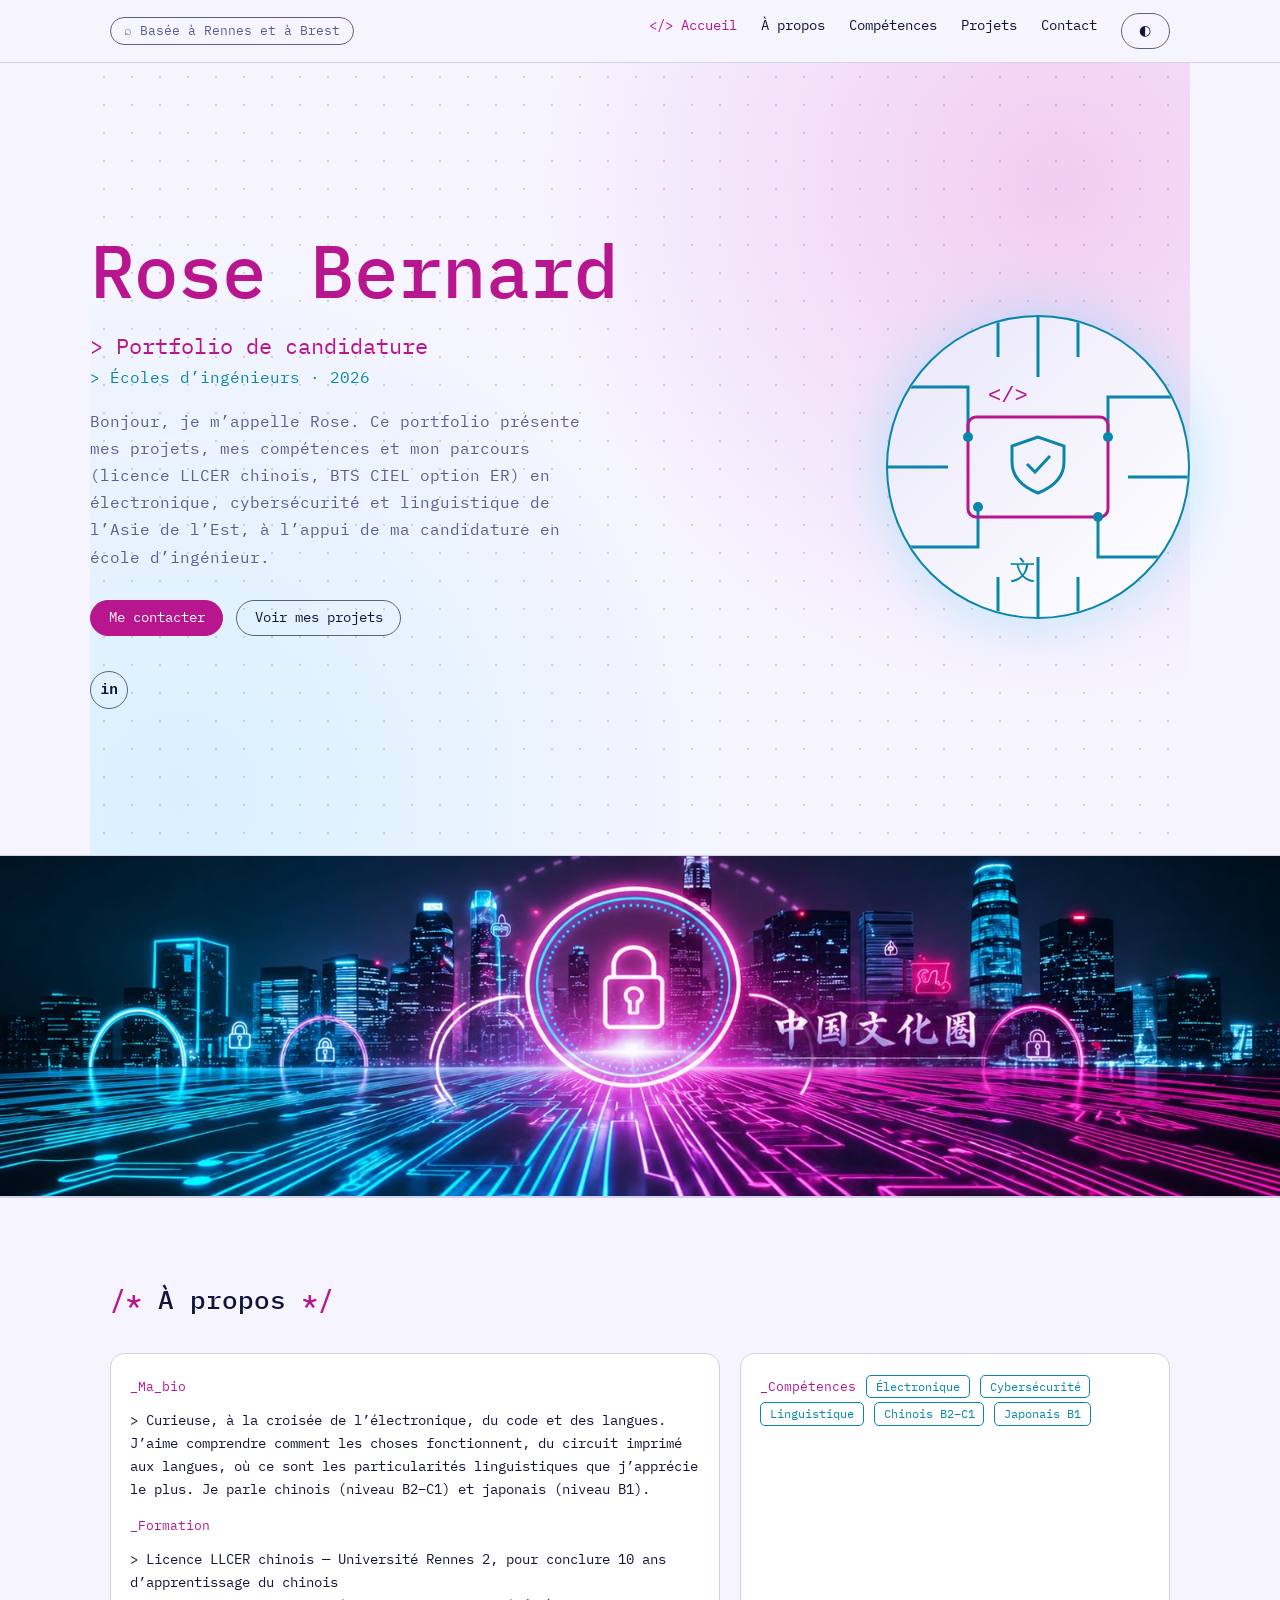
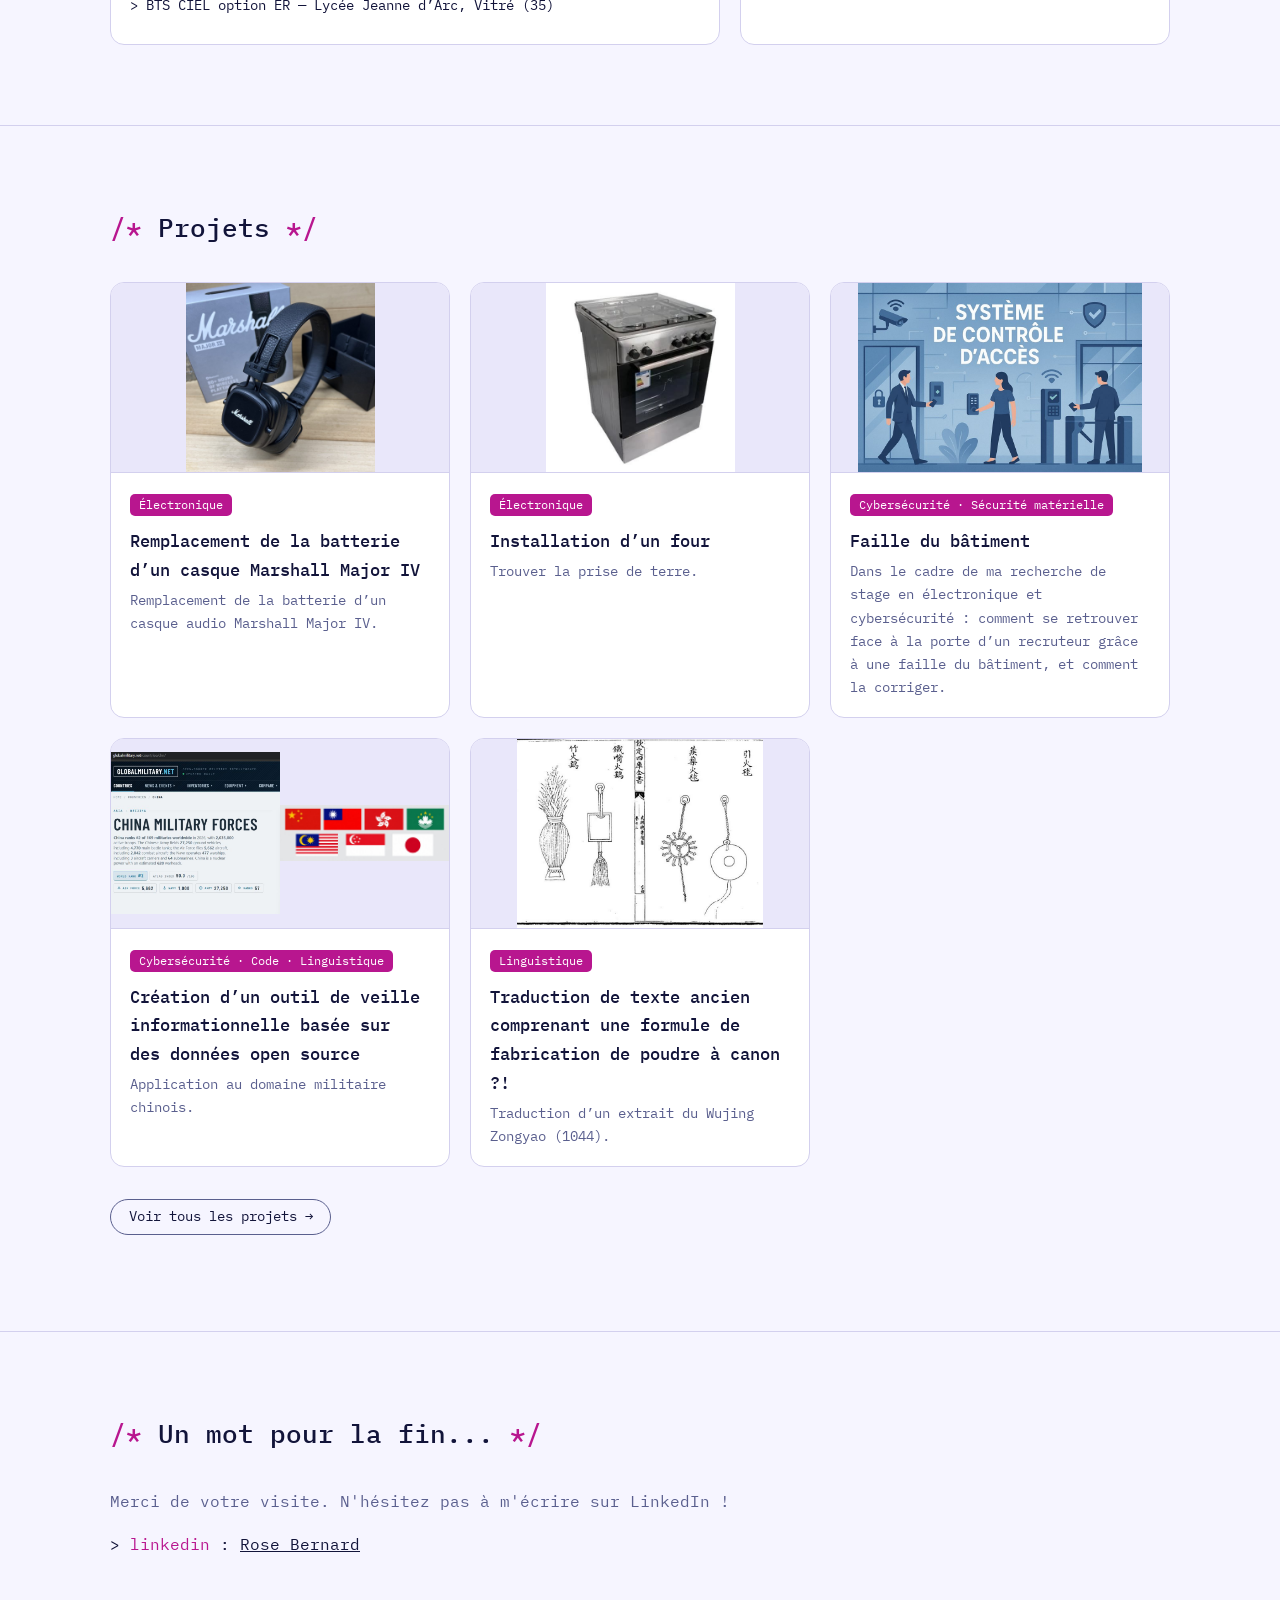
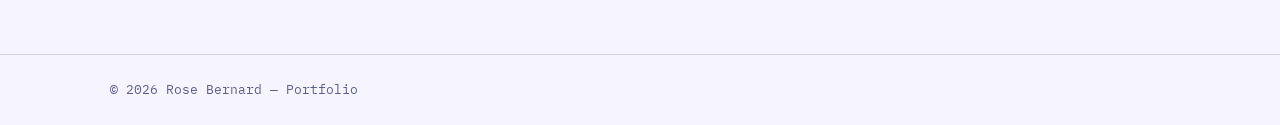
==== commit 55e7773d: "Update contact section heading and message" ====
--- a/index.html
+++ b/index.html
@@ -73,8 +73,8 @@
 
 <section id="contact">
   <div class="container">
-    <h2>Dis…Bonjour</h2>
-    <p class="mut">Merci de votre visite. Échangeons sur LinkedIn !</p>
+    <h2>Un mot pour la fin...</h2>
+    <p class="mut">Merci de votre visite. N'hésitez pas à m'écrire sur LinkedIn !</p>
     <p>&gt; <span class="acc">linkedin</span> : <a href="https://www.linkedin.com/in/rose-bernard-a14404447" target="_blank" rel="noopener" style="text-decoration:underline">Rose Bernard</a></p>
   </div>
 </section>
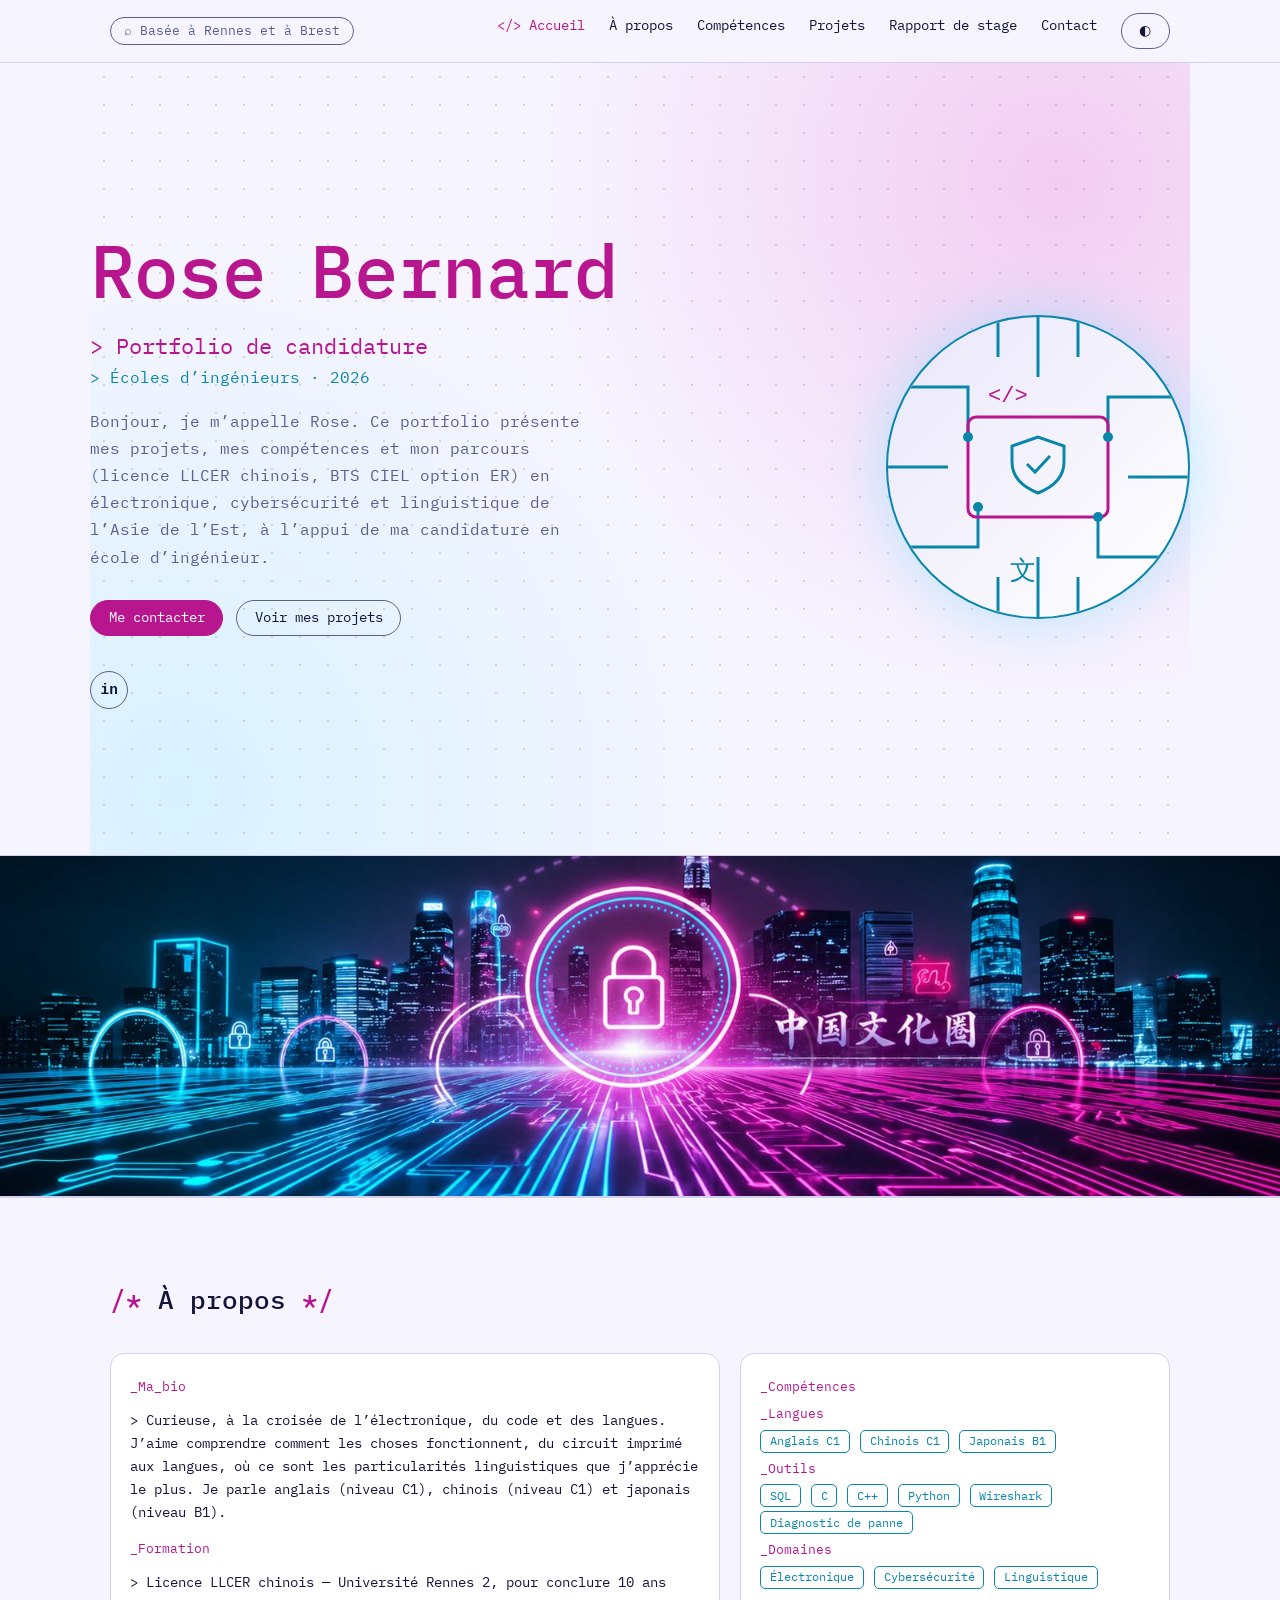
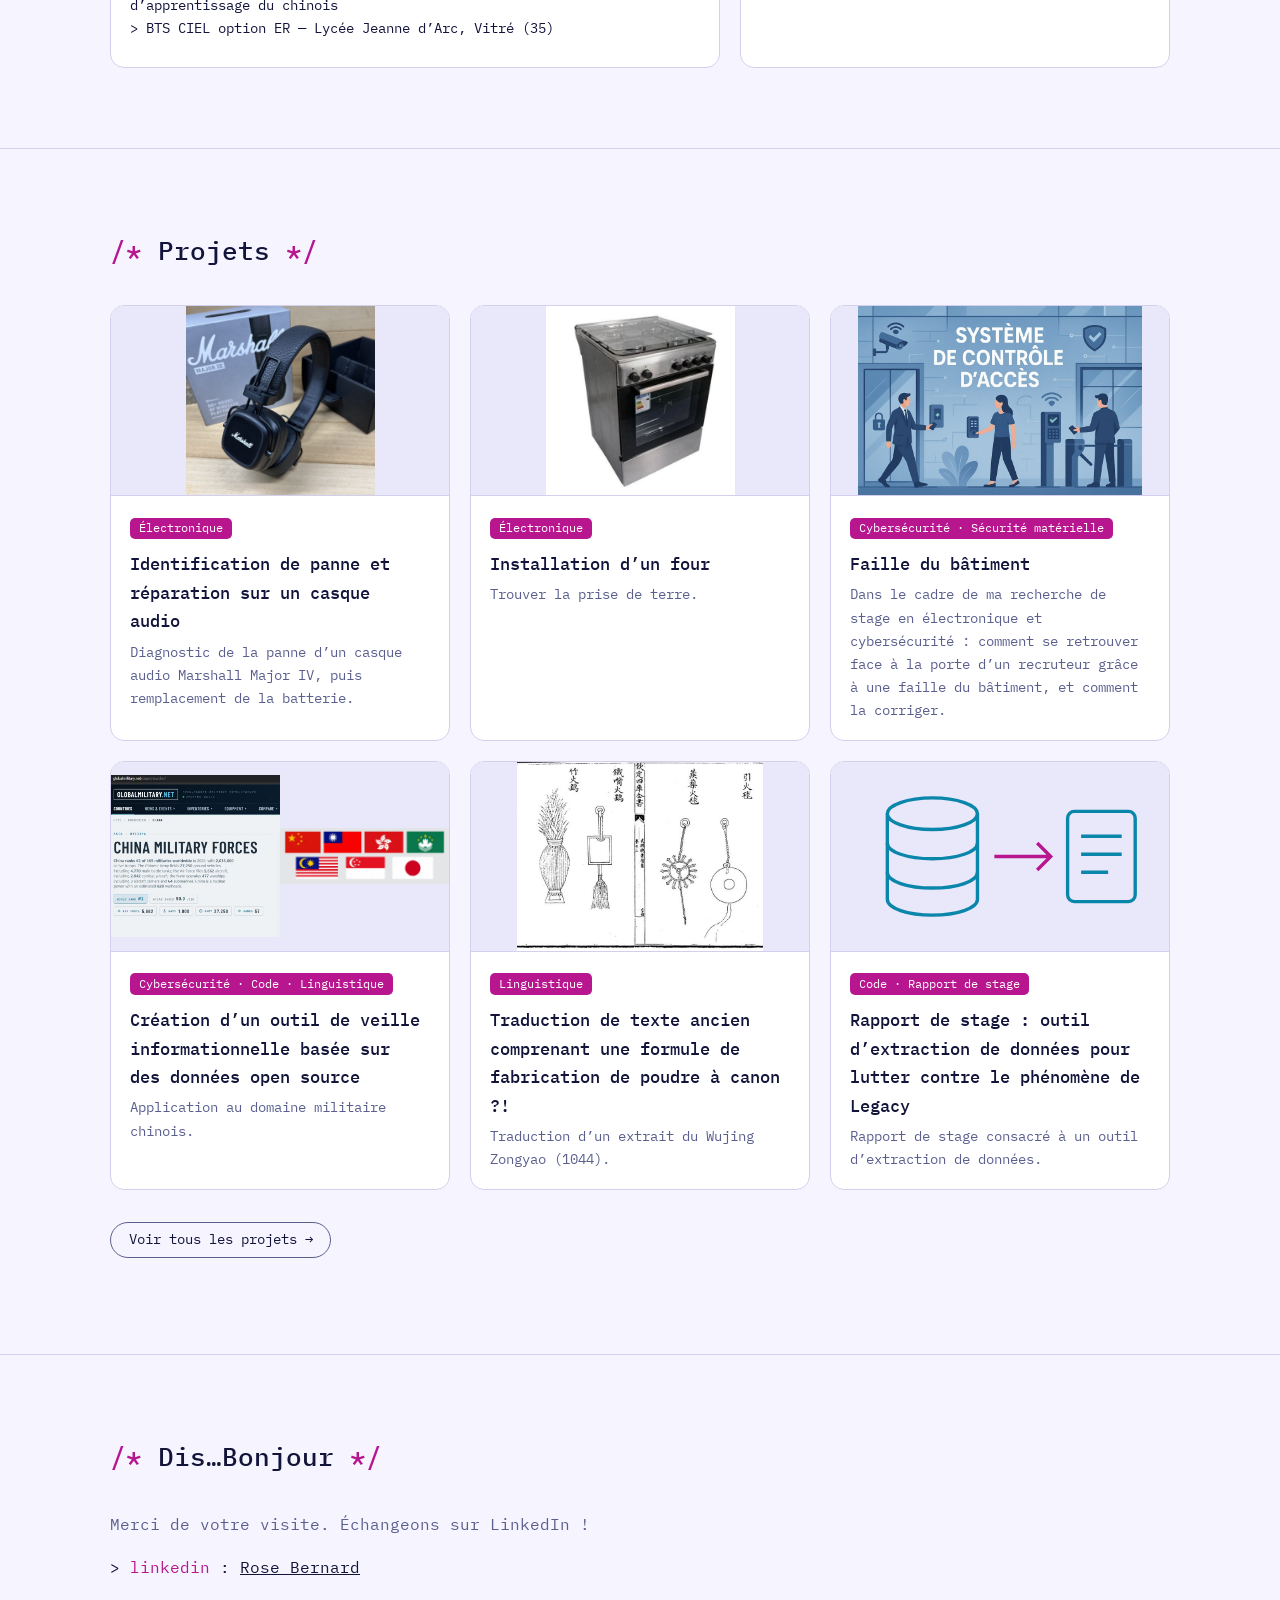
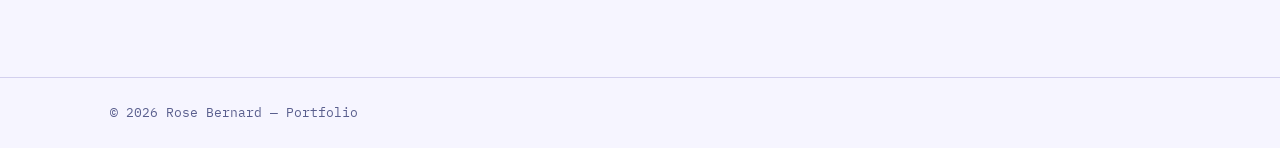
==== commit 33cdebcf: "Ajout d'un nouveau projet Updated language skills and project descriptions." ====
--- a/index.html
+++ b/index.html
@@ -12,7 +12,7 @@
 <nav class="navbar">
   <div class="container">
     <span class="pill">⌕ Basée à Rennes et à Brest</span>
-    <ul class="navbar-nav"><li><a class="nav-link active" href="index.html">&lt;/&gt; Accueil</a></li><li><a class="nav-link" href="index.html#apropos">À propos</a></li><li><a class="nav-link" href="index.html#competences">Compétences</a></li><li><a class="nav-link" href="projets.html">Projets</a></li><li><a class="nav-link" href="index.html#contact">Contact</a></li>
+    <ul class="navbar-nav"><li><a class="nav-link active" href="index.html">&lt;/&gt; Accueil</a></li><li><a class="nav-link" href="index.html#apropos">À propos</a></li><li><a class="nav-link" href="index.html#competences">Compétences</a></li><li><a class="nav-link" href="projets.html">Projets</a></li><li><a class="nav-link" href="rapport-stage.html">Rapport de stage</a></li><li><a class="nav-link" href="index.html#contact">Contact</a></li>
       <li><button class="btn" id="theme" type="button" aria-label="Changer de thème">◐</button></li>
     </ul>
   </div>
@@ -42,7 +42,7 @@
       <div class="col-md-7">
         <div class="card"><div class="card-body">
           <span class="tag">_Ma_bio</span>
-          <p style="margin:.6rem 0;color:var(--tx)">&gt; Curieuse, à la croisée de l’électronique, du code et des langues. J’aime comprendre comment les choses fonctionnent, du circuit imprimé aux langues, où ce sont les particularités linguistiques que j’apprécie le plus. Je parle chinois (niveau B2–C1) et japonais (niveau B1).</p>
+          <p style="margin:.6rem 0;color:var(--tx)">&gt; Curieuse, à la croisée de l’électronique, du code et des langues. J’aime comprendre comment les choses fonctionnent, du circuit imprimé aux langues, où ce sont les particularités linguistiques que j’apprécie le plus. Je parle anglais (niveau C1), chinois (niveau C1) et japonais (niveau B1).</p>
           <span class="tag">_Formation</span>
           <p style="margin:.6rem 0;color:var(--tx)">&gt; Licence LLCER chinois — Université Rennes 2, pour conclure 10 ans d’apprentissage du chinois<br>&gt; BTS CIEL option ER — Lycée Jeanne d’Arc, Vitré (35)</p>
         </div></div>
@@ -50,7 +50,14 @@
       <div class="col-md-5" id="competences">
         <div class="card"><div class="card-body">
           <span class="tag">_Compétences</span>
-          <span class="badge t">Électronique</span> <span class="badge t">Cybersécurité</span> <span class="badge t">Linguistique</span> <span class="badge t">Chinois B2–C1</span> <span class="badge t">Japonais B1</span>
+          <div class="skills">
+          <span class="tag">_Langues</span>
+          <div><span class="badge t">Anglais C1</span> <span class="badge t">Chinois C1</span> <span class="badge t">Japonais B1</span></div>
+          <span class="tag">_Outils</span>
+          <div><span class="badge t">SQL</span> <span class="badge t">C</span> <span class="badge t">C++</span> <span class="badge t">Python</span> <span class="badge t">Wireshark</span> <span class="badge t">Diagnostic de panne</span></div>
+          <span class="tag">_Domaines</span>
+          <div><span class="badge t">Électronique</span> <span class="badge t">Cybersécurité</span> <span class="badge t">Linguistique</span></div>
+        </div>
         </div></div>
       </div>
     </div>
@@ -61,11 +68,12 @@
   <div class="container">
     <h2>Projets</h2>
     <div class="row" id="grid">
-      <div class="col-md-4" data-c="electronique"><a class="card-link" href="projet-casque.html"><div class="card"><div class="thumb" style="display:flex"><img src="casque-marshall.jpg" alt="Remplacement de la batterie d’un casque Marshall Major IV" loading="lazy"></div><div class="card-body"><span class="badge">Électronique</span><h3>Remplacement de la batterie d’un casque Marshall Major IV</h3><p>Remplacement de la batterie d’un casque audio Marshall Major IV.</p></div></div></a></div>
+      <div class="col-md-4" data-c="electronique"><a class="card-link" href="projet-casque.html"><div class="card"><div class="thumb" style="display:flex"><img src="casque-marshall.jpg" alt="Identification de panne et réparation sur un casque audio" loading="lazy"></div><div class="card-body"><span class="badge">Électronique</span><h3>Identification de panne et réparation sur un casque audio</h3><p>Diagnostic de la panne d’un casque audio Marshall Major IV, puis remplacement de la batterie.</p></div></div></a></div>
       <div class="col-md-4" data-c="electronique"><a class="card-link" href="projet-four.html"><div class="card"><div class="thumb" style="display:flex"><img src="four.jpg" alt="Installation d’un four" loading="lazy"></div><div class="card-body"><span class="badge">Électronique</span><h3>Installation d’un four</h3><p>Trouver la prise de terre.</p></div></div></a></div>
       <div class="col-md-4" data-c="cyber"><a class="card-link" href="projet-faille.html"><div class="card"><div class="thumb" style="display:flex"><img src="controle-acces.jpg" alt="Faille du bâtiment" loading="lazy"></div><div class="card-body"><span class="badge">Cybersécurité · Sécurité matérielle</span><h3>Faille du bâtiment</h3><p>Dans le cadre de ma recherche de stage en électronique et cybersécurité : comment se retrouver face à la porte d’un recruteur grâce à une faille du bâtiment, et comment la corriger.</p></div></div></a></div>
       <div class="col-md-4" data-c="code cyber linguistique"><a class="card-link" href="projet-veille.html"><div class="card"><div class="thumb" style="display:flex"><img src="globalmilitary.jpg" alt="Création d’un outil de veille informationnelle basée sur des données open source" loading="lazy"><img src="drapeaux-asie.jpg" alt="Création d’un outil de veille informationnelle basée sur des données open source" loading="lazy"></div><div class="card-body"><span class="badge">Cybersécurité · Code · Linguistique</span><h3>Création d’un outil de veille informationnelle basée sur des données open source</h3><p>Application au domaine militaire chinois.</p></div></div></a></div>
       <div class="col-md-4" data-c="linguistique"><a class="card-link" href="projet-traduction.html"><div class="card"><div class="thumb" style="display:flex"><img src="wujing-illustration.jpg" alt="Illustration du Wujing Zongyao" loading="lazy"></div><div class="card-body"><span class="badge">Linguistique</span><h3>Traduction de texte ancien comprenant une formule de fabrication de poudre à canon ?!</h3><p>Traduction d’un extrait du Wujing Zongyao (1044).</p></div></div></a></div>
+      <div class="col-md-4" data-c="code"><a class="card-link" href="rapport-stage.html"><div class="card"><div class="thumb" style="display:flex"><svg viewBox="0 0 300 140" fill="none" stroke-width="3" style="width:100%;height:100%" aria-hidden="true"><g style="stroke:var(--teal)"><path d="M50 32v76c0 8 18 14 40 14s40-6 40-14V32"/><path d="M50 58c0 8 18 14 40 14s40-6 40-14M50 84c0 8 18 14 40 14s40-6 40-14"/><ellipse cx="90" cy="32" rx="40" ry="14"/></g><path style="stroke:var(--acc)" d="M145 70h50m-12-12l12 12-12 12"/><g style="stroke:var(--teal)"><rect x="210" y="30" width="60" height="80" rx="6"/><path d="M222 52h36M222 68h36M222 84h24"/></g></svg></div><div class="card-body"><span class="badge">Code · Rapport de stage</span><h3>Rapport de stage : outil d’extraction de données pour lutter contre le phénomène de Legacy</h3><p>Rapport de stage consacré à un outil d’extraction de données.</p></div></div></a></div>
     </div>
     <p style="margin-top:2rem"><a class="btn" href="projets.html">Voir tous les projets →</a></p>
   </div>
@@ -73,8 +81,8 @@
 
 <section id="contact">
   <div class="container">
-    <h2>Un mot pour la fin...</h2>
-    <p class="mut">Merci de votre visite. N'hésitez pas à m'écrire sur LinkedIn !</p>
+    <h2>Dis…Bonjour</h2>
+    <p class="mut">Merci de votre visite. Échangeons sur LinkedIn !</p>
     <p>&gt; <span class="acc">linkedin</span> : <a href="https://www.linkedin.com/in/rose-bernard-a14404447" target="_blank" rel="noopener" style="text-decoration:underline">Rose Bernard</a></p>
   </div>
 </section>
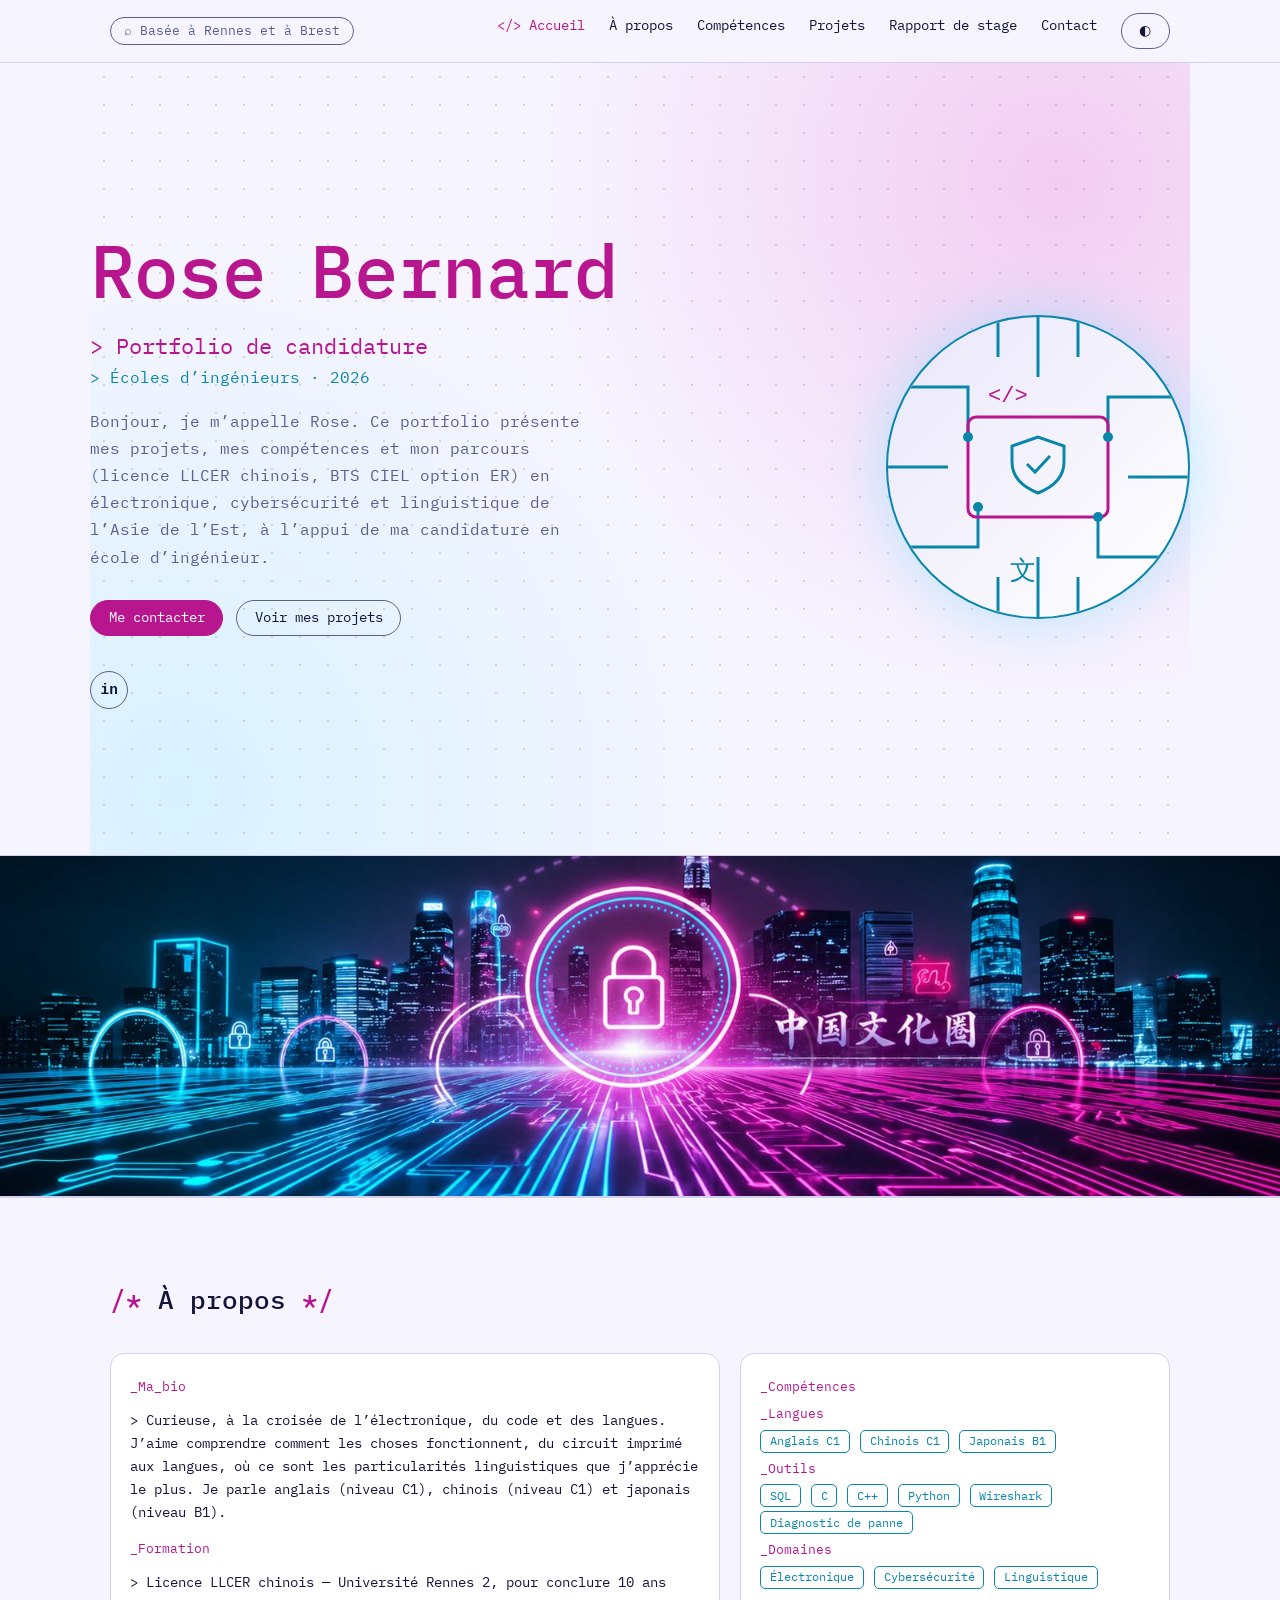
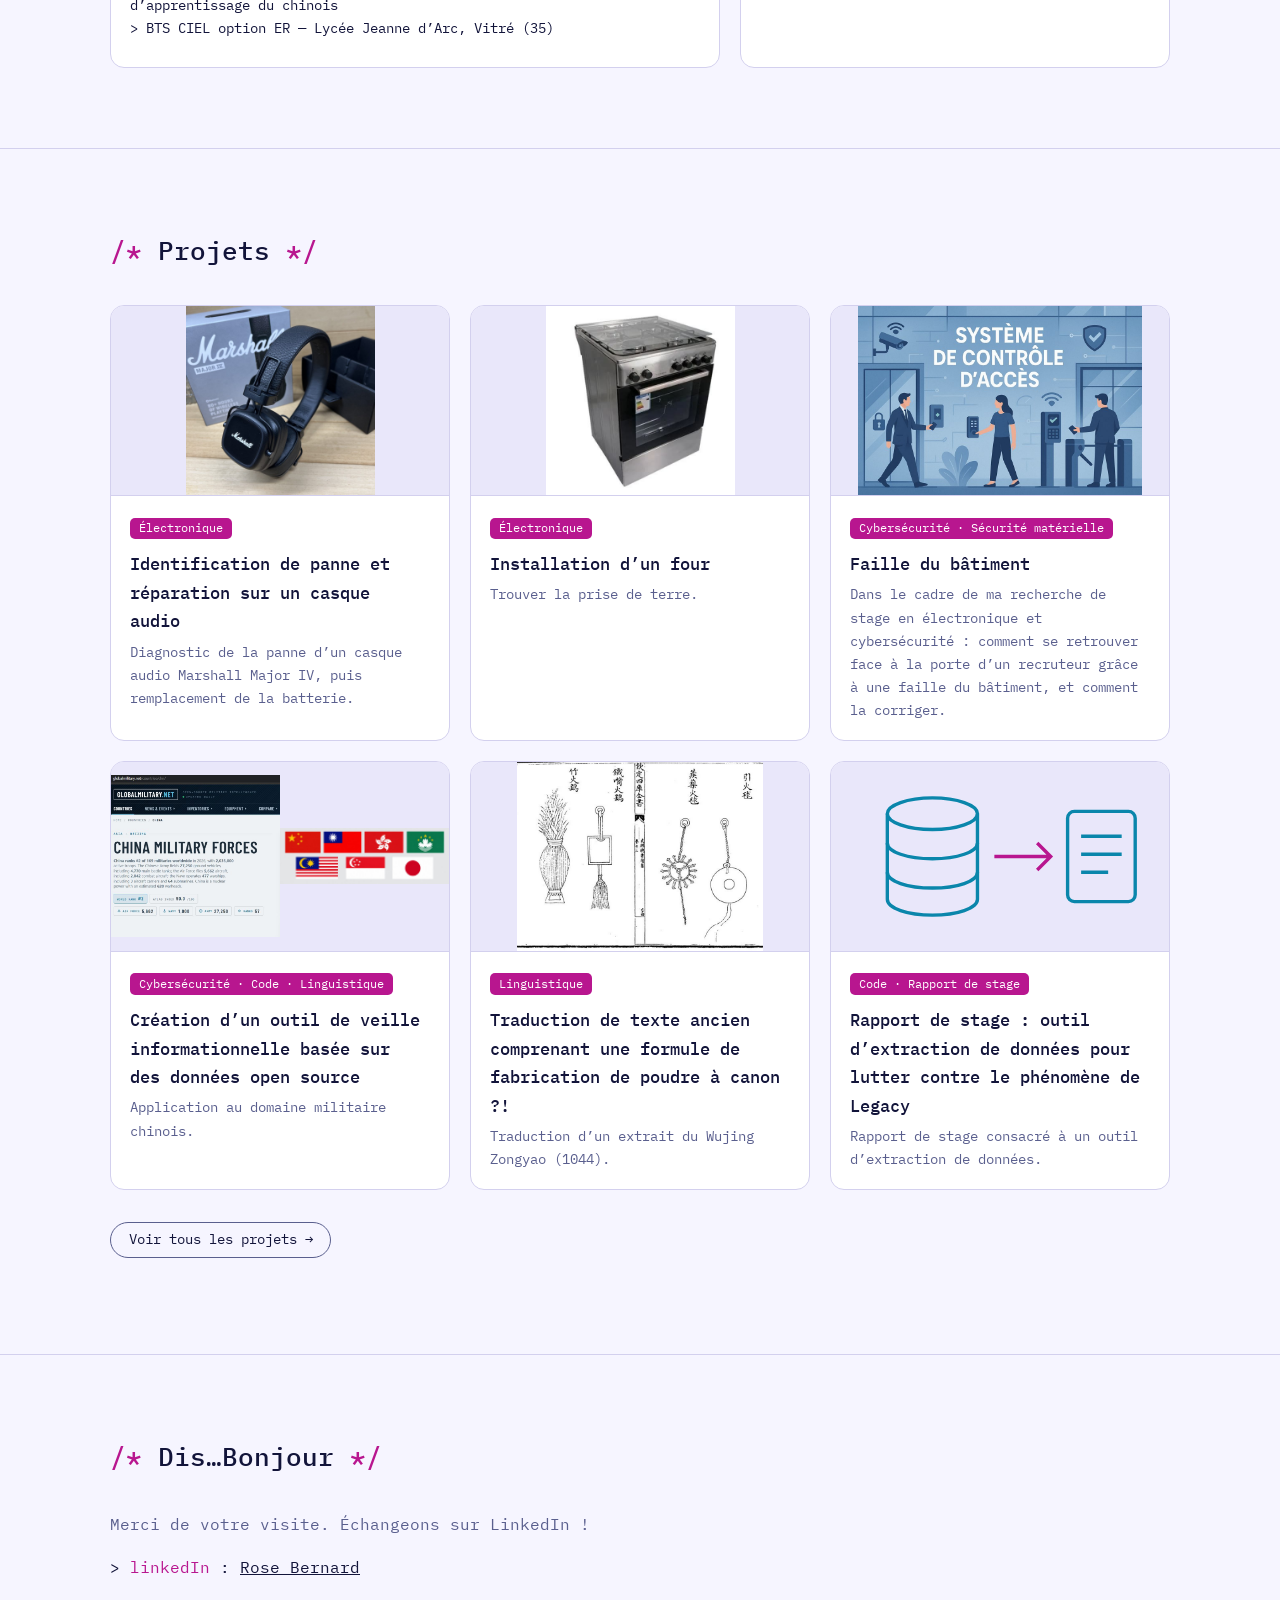
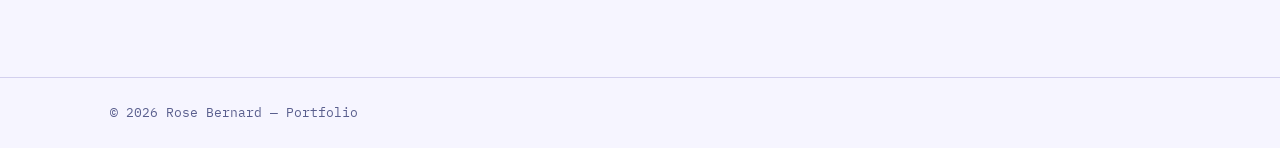
==== commit c712c149: "Correction typo" ====
--- a/index.html
+++ b/index.html
@@ -83,7 +83,7 @@
   <div class="container">
     <h2>Dis…Bonjour</h2>
     <p class="mut">Merci de votre visite. Échangeons sur LinkedIn !</p>
-    <p>&gt; <span class="acc">linkedin</span> : <a href="https://www.linkedin.com/in/rose-bernard-a14404447" target="_blank" rel="noopener" style="text-decoration:underline">Rose Bernard</a></p>
+    <p>&gt; <span class="acc">linkedIn</span> : <a href="https://www.linkedin.com/in/rose-bernard-a14404447" target="_blank" rel="noopener" style="text-decoration:underline">Rose Bernard</a></p>
   </div>
 </section>
 <footer><div class="container">© 2026 Rose Bernard — Portfolio</div></footer>
